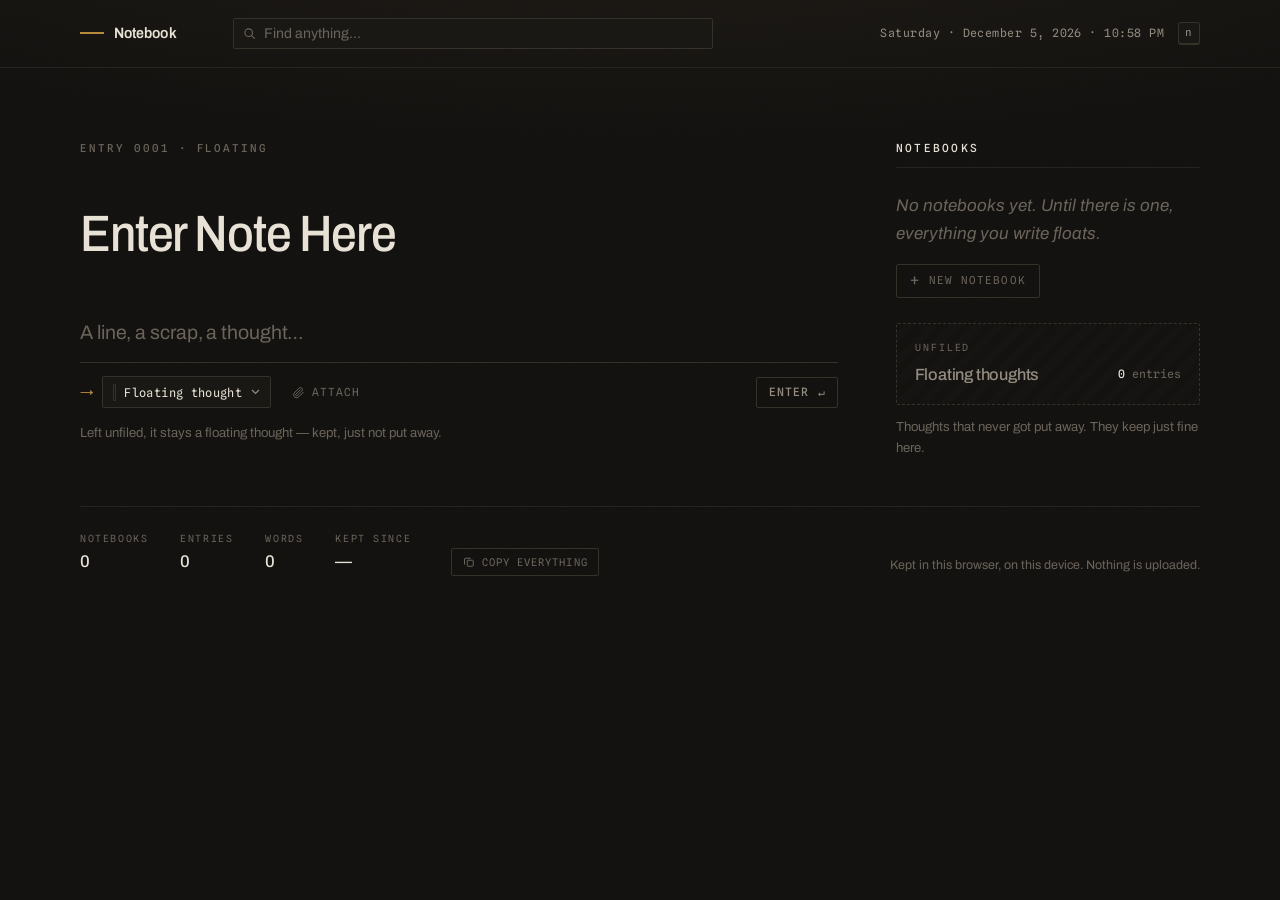
==== index.html @ a7c680d9 "Change the home headline to "Enter Note Here" Also drops the line-break rules that existed only to s" ====
<!DOCTYPE html>
<html lang="en">
<head>
<meta charset="utf-8">
<meta name="viewport" content="width=device-width, initial-scale=1">
<title>Notebook</title>
<meta name="description" content="A personal notebook. Put it down before it's finished.">
<meta name="color-scheme" content="dark">
<meta name="theme-color" content="#131210">
<link rel="manifest" href="manifest.webmanifest">
<link rel="icon" href="icons/icon-192.png" sizes="192x192">
<link rel="apple-touch-icon" href="icons/apple-touch-icon.png">
<meta name="apple-mobile-web-app-capable" content="yes">
<meta name="apple-mobile-web-app-status-bar-style" content="black-translucent">
<meta name="apple-mobile-web-app-title" content="Notebook">
<meta name="mobile-web-app-capable" content="yes">
<link rel="preconnect" href="https://fonts.googleapis.com">
<link rel="preconnect" href="https://fonts.gstatic.com" crossorigin>
<link rel="stylesheet" href="https://fonts.googleapis.com/css2?family=Archivo:wdth,wght@62..125,400..700&family=Spline+Sans+Mono:wght@400;500&display=swap">
<link rel="stylesheet" href="styles.css">
</head>
<body>
<div class="grain" aria-hidden="true"></div>
<div class="lamp" aria-hidden="true"></div>
<div class="drop" aria-hidden="true"><div class="drop__frame"><p class="drop__text">Drop to clip it to this entry</p></div></div>

<header class="rail recede">
 <div class="rail__inner">
  <a class="mark" href="#/">
    <span class="mark__rule" aria-hidden="true"></span>
    <span class="mark__word">Notebook</span>
  </a>
  <div class="rail__find">
    <svg class="rail__glass" width="13" height="13" viewBox="0 0 24 24" fill="none"
         stroke="currentColor" stroke-width="2" stroke-linecap="round" aria-hidden="true">
      <circle cx="10.5" cy="10.5" r="7"></circle><path d="M15.6 15.6L21 21"></path>
    </svg>
    <button class="find__scope" type="button" id="find-scope" hidden></button>
    <label class="visually-hidden" for="find">Search</label>
    <input class="find__input" id="find" type="search" autocomplete="off"
           placeholder="Find anything&hellip;">
    <span class="find__n stamp" id="find-n"></span>
  </div>

  <div class="rail__meta">
    <span class="stamp" id="dateline">&nbsp;</span>
    <kbd class="key" title="Press n to start an entry">n</kbd>
  </div>
 </div>
</header>

<main class="page">

  <section class="results" id="results" hidden aria-label="Search results">
    <p class="eyebrow" id="results-head">&nbsp;</p>
    <ol class="entries" id="results-list"></ol>
    <p class="empty" id="results-empty" hidden>Nothing matches that. It may not have been written down yet.</p>
  </section>

  <!-- ============================ home ============================ -->
  <section class="view" id="view-home">

    <section class="open">
      <p class="eyebrow">Entry <span id="next-entry">0062</span> &middot; <span id="dest-echo">floating</span></p>
      <h1 class="thesis" id="thesis">Enter Note Here</h1>
      <div class="composer-slot" id="slot-home"></div>
    </section>

    <aside class="side home-body recede" id="home-body">
      <section class="books-wrap" aria-labelledby="books-h">
        <div class="section-head">
          <h2 class="section-head__title" id="books-h">Notebooks</h2>
        </div>

        <ol class="books" id="books"></ol>
        <p class="empty" id="books-empty" hidden>No notebooks yet. Until there is one, everything you write floats.</p>

        <button class="book-new" type="button" id="book-new">
          <span class="book-new__plus" aria-hidden="true">+</span>
          <span>New notebook</span>
        </button>
      </section>

      <section class="floaters" aria-labelledby="float-h">
        <button class="floaters__btn" type="button" id="float-btn" aria-pressed="false">
          <span class="floaters__label stamp">Unfiled</span>
          <span class="floaters__head" id="float-h">Floating thoughts</span>
          <span class="floaters__n"><b id="float-n">0</b> entries</span>
        </button>
        <p class="floaters__note">Thoughts that never got put away. They keep just fine here.</p>
      </section>
    </aside>
  </section>

  <!-- ========================== a notebook ========================== -->
  <section class="view" id="view-book" hidden>
    <aside class="side recede">
    <div class="crumb">
      <a class="crumb__back" href="#/"><span aria-hidden="true">&larr;</span> Notebooks</a>
    </div>

    <header class="book-head">
      <span class="dye" id="book-dye" aria-hidden="true"></span>
      <h1 class="book-head__name" id="book-name">&nbsp;</h1>
      <button class="copy" type="button" id="copy-book">
        <svg class="copy__mark" width="12" height="12" viewBox="0 0 24 24" fill="none"
             stroke="currentColor" stroke-width="2" aria-hidden="true">
          <rect x="8.5" y="8.5" width="12" height="12" rx="1.5"></rect>
          <path d="M15.5 4.5h-11a1.5 1.5 0 00-1.5 1.5v11"></path>
        </svg>
        <span class="copy__label">Copy notebook</span>
      </button>
    </header>
    </aside>

    <div class="main">
      <div class="composer-slot" id="slot-book"></div>
      <ol class="entries recede" id="book-entries"></ol>
      <p class="empty recede" id="book-empty" hidden>Nothing here yet. The line above starts it.</p>
    </div>
  </section>

  <!-- =========================== an entry =========================== -->
  <section class="view" id="view-entry" hidden>
    <aside class="side recede">
    <div class="crumb">
      <a class="crumb__back" href="#/" id="entry-back"><span aria-hidden="true">&larr;</span> Back</a>
    </div>

    <header class="entry-head">
      <div class="head-row">
        <h1 class="entry-head__title" id="entry-title">&nbsp;</h1>
        <button class="copy" type="button" id="copy-entry">
          <svg class="copy__mark" width="12" height="12" viewBox="0 0 24 24" fill="none"
               stroke="currentColor" stroke-width="2" aria-hidden="true">
            <rect x="8.5" y="8.5" width="12" height="12" rx="1.5"></rect>
            <path d="M15.5 4.5h-11a1.5 1.5 0 00-1.5 1.5v11"></path>
          </svg>
          <span class="copy__label">Copy entry</span>
        </button>
      </div>
      <p class="entry-head__meta stamp" id="entry-meta">&nbsp;</p>
    </header>
    </aside>

    <div class="main">
      <ol class="passages recede" id="entry-passages"></ol>

      <div class="pickup">
        <p class="pickup__date stamp" id="pickup-date">&nbsp;</p>
        <div class="composer-slot" id="slot-entry"></div>
      </div>
    </div>
  </section>

</main>

<footer class="colophon recede" id="colophon">
  <dl class="counts" id="counts"></dl>
  <button class="copy" type="button" id="copy-all">
    <svg class="copy__mark" width="12" height="12" viewBox="0 0 24 24" fill="none"
         stroke="currentColor" stroke-width="2" aria-hidden="true">
      <rect x="8.5" y="8.5" width="12" height="12" rx="1.5"></rect>
      <path d="M15.5 4.5h-11a1.5 1.5 0 00-1.5 1.5v11"></path>
    </svg>
    <span class="copy__label">Copy everything</span>
  </button>
  <p class="colophon__note">Kept in this browser, on this device. Nothing is uploaded.</p>
</footer>

<div class="report" id="report" hidden>
  <div class="report__frame">
    <p class="report__head stamp" id="report-head">Select all, then copy</p>
    <textarea class="report__text" id="report-text" readonly aria-label="Report text"></textarea>
    <button class="report__close" type="button" id="report-close">Close</button>
  </div>
</div>

<!-- one composer, moved to whichever view is asking -->
<div class="composer" id="composer">
  <form class="slate" id="entry-form" autocomplete="off">
    <label class="visually-hidden" for="entry">Write an entry</label>
    <textarea class="slate__area" id="entry" name="entry" rows="1"
              placeholder="A line, a scrap, a thought&hellip;"></textarea>

    <ul class="clips" id="clips" hidden></ul>
    <span class="slate__rule" aria-hidden="true"></span>

    <div class="slate__foot">
      <div class="dest" id="dest">
        <span class="dest__arrow" aria-hidden="true">&rarr;</span>
        <button class="dest__btn" type="button" id="dest-btn"
                aria-haspopup="listbox" aria-expanded="false">
          <span class="dye dye--none" id="dest-dye" aria-hidden="true"></span>
          <span class="dest__name" id="dest-name">Floating thought</span>
          <svg class="dest__caret" width="9" height="6" viewBox="0 0 9 6" aria-hidden="true">
            <path d="M1 1l3.5 3.5L8 1" fill="none" stroke="currentColor" stroke-width="1.2"/>
          </svg>
        </button>
        <ul class="dest__menu" id="dest-menu" role="listbox"
            aria-label="File this entry in" hidden></ul>
      </div>

      <span class="dest-fixed stamp" id="dest-fixed" hidden></span>

      <button class="slate__attach" type="button" id="attach-btn"
              title="Attach a file — or just paste a link">
        <svg width="13" height="13" viewBox="0 0 24 24" fill="none" stroke="currentColor"
             stroke-width="1.8" stroke-linecap="round" aria-hidden="true">
          <path d="M21 11.5l-8.6 8.6a5.5 5.5 0 01-7.8-7.8l8.6-8.6a3.7 3.7 0 015.2 5.2l-8.6 8.6a1.8 1.8 0 01-2.6-2.6l7.9-7.9"/>
        </svg>
        <span>Attach</span>
      </button>
      <input class="visually-hidden" type="file" id="file-input" multiple>

      <span class="slate__count stamp" id="count">0 w</span>
      <button class="slate__enter" type="submit">Enter<span aria-hidden="true"> &crarr;</span></button>
    </div>
  </form>

  <p class="slate__hint" id="hint" role="status" aria-live="polite"></p>
</div>

<script src="store.js"></script>
<script src="app.js"></script>
<script>
  /* the installed app: cached shell, so it opens without a connection */
  if ("serviceWorker" in navigator && window.top === window.self &&
      window.isSecureContext) {
    window.addEventListener("load", function () {
      navigator.serviceWorker.register("sw.js").catch(function () {});
    });
  }
</script>
</body>
</html>
---- styles.css ----
/* ==========================================================================
   Notebook — home screen

   A machine shop after hours, not a library: warm soot ground, brass for the
   one thing that matters, a technical grotesque set tight. Committed dark.

   Two states. At rest the page is an index of notebooks. Focus the writing
   area and it enters COMPOSE: the room goes down, a lamp comes up, and what
   you type takes the headline's place at display scale.
   ========================================================================== */

:root {
  /* Ground and structure */
  --soot:      #131210;  /* page ground — warm near-black, olive bias */
  --soot-deep: #0d0c0b;  /* compose ground */
  --stone:     #1a1815;  /* raised surface */
  --stone-hi:  #201d19;  /* surface, hover */
  --lead:      #262320;  /* rules, dividers */
  --lead-hi:   #363129;

  /* Ink */
  --bone:      #e8e2d6;  /* primary */
  --ash:       #948c80;  /* secondary */
  --ash-dim:   #6b645b;  /* tertiary */

  /* Accents */
  --brass:     #b98a3c;
  --brass-hi:  #d8a755;
  --brass-dim: #6d5326;

  /* Cloth dyes, for telling one notebook from another */
  --dye-brass:     #8a6526;
  --dye-verdigris: #435a4a;
  --dye-oxblood:   #6a3a30;
  --dye-bone:      #5a5349;
  --dye-slate:     #3a4048;
  --dye-lead:      #45403a;

  /* Type — one grotesque, one mono. Nothing bookish. */
  --display: "Archivo", "Helvetica Neue", Arial, sans-serif;
  --mono: "Spline Sans Mono", ui-monospace, "SF Mono", Menlo, monospace;

  /* Scale */
  --measure: 70ch;          /* the single column, up to tablet width */
  --span: 76rem;            /* the two-column desktop composition */
  --aside: 19rem;
  --gutter: clamp(1.25rem, 5vw, 3rem);
  --dim: 0.13;  /* how far the room goes down in compose */
}

*, *::before, *::after { box-sizing: border-box; }

[hidden] { display: none !important; }

html { -webkit-text-size-adjust: 100%; }

body {
  margin: 0;
  background-color: var(--soot);
  background-image: radial-gradient(120% 55% at 50% -12%, #1f1b16 0%, rgba(31,27,22,0) 62%);
  background-repeat: no-repeat;
  color: var(--bone);
  font-family: var(--display);
  font-size: clamp(1rem, 0.97rem + 0.15vw, 1.0625rem);
  font-weight: 400;
  line-height: 1.6;
  transition: background-color 320ms ease;
}
body[data-mode="compose"] { background-color: var(--soot-deep); }

img, svg { max-width: 100%; }
a { color: inherit; }

/* Paper tooth. One texture, held way back. */
.grain {
  position: fixed;
  inset: 0;
  pointer-events: none;
  opacity: 0.045;
  mix-blend-mode: soft-light;
  background-image: url("data:image/svg+xml,%3Csvg xmlns='http://www.w3.org/2000/svg' width='220' height='220'%3E%3Cfilter id='n'%3E%3CfeTurbulence type='fractalNoise' baseFrequency='0.82' numOctaves='4' stitchTiles='stitch'/%3E%3C/filter%3E%3Crect width='220' height='220' filter='url(%23n)'/%3E%3C/svg%3E");
}

/* The lamp you switch on when you sit down. Only lit while writing. */
.lamp {
  position: fixed;
  inset: 0;
  pointer-events: none;
  opacity: 0;
  background-image: radial-gradient(80% 52% at 50% 24%, rgba(203,152,64,0.16), rgba(203,152,64,0) 62%);
  transition: opacity 420ms ease;
}
body[data-mode="compose"] .lamp { opacity: 1; }

.visually-hidden {
  position: absolute;
  width: 1px; height: 1px;
  margin: -1px; padding: 0;
  overflow: hidden;
  clip-path: inset(50%);
  white-space: nowrap;
}

:focus-visible { outline: 1px solid var(--brass); outline-offset: 3px; }

/* --- shared bits ------------------------------------------------------- */

.stamp {
  font-family: var(--mono);
  font-size: 0.72rem;
  font-weight: 400;
  letter-spacing: 0.04em;
  font-variant-numeric: tabular-nums;
  color: var(--ash);
}

.eyebrow {
  margin: 0;
  font-family: var(--mono);
  font-size: 0.68rem;
  font-weight: 500;
  letter-spacing: 0.18em;
  text-transform: uppercase;
  color: var(--ash-dim);
}

.section-head {
  display: flex;
  align-items: baseline;
  gap: 0.9rem;
  padding-bottom: 0.6rem;
  border-bottom: 1px solid var(--lead);
}
.section-head__title {
  margin: 0;
  font-family: var(--mono);
  font-size: 0.7rem;
  font-weight: 500;
  letter-spacing: 0.2em;
  text-transform: uppercase;
  color: var(--bone);
}
.section-head__note { margin-left: auto; }

.dye {
  flex: 0 0 auto;
  width: 3px;
  height: 17px;
  border-radius: 1px;
  background: var(--dye-lead);
}
.dye--brass     { background: var(--dye-brass); }
.dye--verdigris { background: var(--dye-verdigris); }
.dye--oxblood   { background: var(--dye-oxblood); }
.dye--bone      { background: var(--dye-bone); }
.dye--slate     { background: var(--dye-slate); }
.dye--lead      { background: var(--dye-lead); }
.dye--none      { background: transparent; box-shadow: inset 0 0 0 1px var(--lead-hi); }

/* everything that steps back while you write */
.recede { transition: opacity 320ms ease, filter 320ms ease; }
body[data-mode="compose"] .recede {
  opacity: var(--dim);
  filter: blur(1.2px);
  pointer-events: none;
}

/* --- top rail ---------------------------------------------------------- */

.rail {
  position: relative;
  padding-block: 1.1rem;
  padding-inline: var(--gutter);
  border-bottom: 1px solid var(--lead);
}
.rail__inner {
  display: flex;
  align-items: center;
  gap: 1rem;
  width: 100%;
  max-width: calc(var(--measure) - 2 * var(--gutter));
  margin-inline: auto;
}

.mark { display: inline-flex; align-items: center; gap: 0.6rem; text-decoration: none; }
.mark__rule {
  width: 24px; height: 2px;
  background: var(--brass);
  box-shadow: 0 4px 0 -1px var(--brass-dim);
}
.mark__word {
  font-size: 0.94rem;
  font-weight: 600;
  font-stretch: 92%;
  letter-spacing: 0.01em;
  color: var(--bone);
}
.mark:hover .mark__rule { background: var(--brass-hi); }

.rail__meta { margin-left: auto; display: flex; align-items: center; gap: 0.85rem; min-width: 0; }

.key {
  font-family: var(--mono);
  font-size: 0.68rem;
  line-height: 1;
  color: var(--ash);
  padding: 0.3rem 0.42rem;
  border: 1px solid var(--lead-hi);
  border-bottom-width: 2px;
  border-radius: 3px;
  background: var(--stone);
}

/* --- page column ------------------------------------------------------- */

.page {
  position: relative;
  max-width: var(--measure);
  margin-inline: auto;
  padding-inline: var(--gutter);
  padding-block: clamp(2.5rem, 7vw, 4.5rem) 3rem;
  display: flex;
  flex-direction: column;
  gap: clamp(2.5rem, 5.5vw, 3.5rem);
}

/* --- the opening ------------------------------------------------------- */

.open { position: relative; display: flex; flex-direction: column; gap: 1rem; }

.thesis {
  margin: 0;
  max-height: var(--thesis-h, none);
  overflow: hidden;
  font-size: clamp(2.1rem, 1.35rem + 3.7vw, 3.2rem);
  font-weight: 500;
  font-stretch: 88%;
  line-height: 1.04;
  letter-spacing: -0.022em;
  text-wrap: balance;
  color: var(--bone);
  transition: max-height 300ms ease, opacity 200ms ease;
}
body[data-mode="compose"] .thesis { max-height: 0; opacity: 0; }

/* --- the slate: where you write ---------------------------------------- */

.slate { display: flex; flex-direction: column; }

.slate__area {
  width: 100%;
  border: 0;
  padding: 0.35rem 0;
  background: transparent;
  resize: none;
  overflow: hidden;
  color: var(--bone);
  caret-color: var(--brass);
  font-family: var(--display);
  font-size: 1.22rem;
  font-weight: 400;
  line-height: 1.5;
  letter-spacing: -0.005em;
}
.slate__area::placeholder { color: var(--ash-dim); }
.slate__area:focus { outline: none; }

body[data-mode="compose"] .slate__area {
  font-size: clamp(1.55rem, 1.05rem + 2.1vw, 2.4rem);
  font-stretch: 96%;
  line-height: 1.32;
  letter-spacing: -0.022em;
  min-height: 4.4em;
}

.slate__rule {
  height: 1px;
  margin-top: 0.55rem;
  background: var(--lead-hi);
  transition: background-color 200ms ease;
}
.slate:focus-within .slate__rule { background: var(--brass); }

.slate__foot {
  display: flex;
  align-items: center;
  gap: 0.8rem;
  margin-top: 0.85rem;
}

.slate__count { flex: 0 0 auto; margin-left: auto; color: var(--ash-dim); }

.slate__enter {
  flex: 0 0 auto;
  font-family: var(--mono);
  font-size: 0.72rem;
  font-weight: 500;
  letter-spacing: 0.1em;
  text-transform: uppercase;
  color: var(--ash);
  background: transparent;
  border: 1px solid var(--lead-hi);
  border-radius: 2px;
  padding: 0.46rem 0.72rem;
  cursor: pointer;
  transition: color 140ms ease, border-color 140ms ease, background-color 140ms ease;
}
.slate__enter:hover { color: var(--soot); background: var(--brass); border-color: var(--brass); }

.slate__hint {
  margin: 0.9rem 0 0;
  min-height: 1.4rem;
  font-size: 0.82rem;
  color: var(--ash-dim);
}
.slate__hint--done { color: var(--brass); }

/* --- where it's going: the destination picker --------------------------- */

.dest { position: relative; display: flex; align-items: center; gap: 0.5rem; min-width: 0; }
.dest__arrow { color: var(--brass); font-size: 0.85rem; line-height: 1; }

.dest__btn {
  display: flex;
  align-items: center;
  gap: 0.55rem;
  max-width: 100%;
  font-family: var(--mono);
  font-size: 0.75rem;
  letter-spacing: 0.03em;
  color: var(--bone);
  background: var(--stone);
  border: 1px solid var(--lead-hi);
  border-radius: 2px;
  padding: 0.4rem 0.6rem;
  cursor: pointer;
  transition: border-color 140ms ease, background-color 140ms ease;
}
.dest__btn:hover { border-color: var(--brass-dim); background: var(--stone-hi); }
.dest__btn[aria-expanded="true"] { border-color: var(--brass); background: var(--stone-hi); }
.dest__name { overflow: hidden; text-overflow: ellipsis; white-space: nowrap; }
.dest__caret { flex: 0 0 auto; color: var(--ash); }

/* our own list, so the colors are ours */
.dest__menu {
  position: absolute;
  top: calc(100% + 0.4rem);
  left: 1.3rem;
  z-index: 50;
  min-width: 13rem;
  max-height: 20rem;
  overflow-y: auto;
  margin: 0;
  padding: 0.3rem;
  list-style: none;
  background: #191612;
  border: 1px solid var(--lead-hi);
  border-radius: 3px;
  box-shadow: 0 14px 34px rgba(0,0,0,0.55);
}
.dest__opt {
  display: flex;
  align-items: center;
  gap: 0.6rem;
  padding: 0.46rem 0.55rem;
  border-radius: 2px;
  font-family: var(--mono);
  font-size: 0.75rem;
  color: var(--bone);
  cursor: pointer;
}
.dest__opt:hover, .dest__opt:focus { background: var(--stone-hi); outline: none; }
.dest__opt[aria-selected="true"] { color: var(--brass-hi); }
.dest__opt[aria-selected="true"]::after {
  content: "•";
  margin-left: auto;
  color: var(--brass);
}
.dest__opt--none { color: var(--ash); font-style: italic; }
.dest__sep { height: 1px; margin: 0.3rem 0.2rem; background: var(--lead); }

/* --- clipped resources -------------------------------------------------- */

.clips {
  list-style: none;
  display: flex;
  flex-wrap: wrap;
  gap: 0.45rem;
  margin: 0.95rem 0 0;
  padding: 0;
}
.clips[hidden] { display: none; }

.clip {
  display: flex;
  align-items: center;
  gap: 0.6rem;
  max-width: min(100%, 24rem);
  padding: 0.42rem 0.42rem 0.42rem 0.55rem;
  background: var(--stone);
  border: 1px solid var(--lead-hi);
  border-left: 2px solid var(--brass-dim);
  border-radius: 2px;
  animation: clip-in 220ms ease both;
}
@keyframes clip-in {
  from { opacity: 0; transform: translateY(-3px); }
  to   { opacity: 1; transform: none; }
}

.clip__mark {
  flex: 0 0 auto;
  font-family: var(--mono);
  font-size: 0.58rem;
  font-weight: 500;
  letter-spacing: 0.12em;
  color: var(--brass);
  border: 1px solid var(--brass-dim);
  border-radius: 2px;
  padding: 0.2rem 0.32rem;
}

.clip__thumb {
  flex: 0 0 auto;
  width: 38px;
  height: 28px;
  object-fit: cover;
  border-radius: 2px;
  border: 1px solid var(--lead-hi);
  background: var(--soot);
}

.clip__body { min-width: 0; display: flex; flex-direction: column; }
.clip__name {
  font-size: 0.9rem;
  font-weight: 500;
  letter-spacing: -0.008em;
  color: var(--bone);
  white-space: nowrap;
  overflow: hidden;
  text-overflow: ellipsis;
}
.clip__meta {
  font-family: var(--mono);
  font-size: 0.66rem;
  color: var(--ash-dim);
  white-space: nowrap;
  overflow: hidden;
  text-overflow: ellipsis;
}

.clip__x {
  flex: 0 0 auto;
  margin-left: auto;
  width: 1.6rem;
  height: 1.6rem;
  display: grid;
  place-items: center;
  font-family: var(--mono);
  font-size: 0.9rem;
  line-height: 1;
  color: var(--ash-dim);
  background: transparent;
  border: 0;
  border-radius: 2px;
  cursor: pointer;
  transition: color 140ms ease, background-color 140ms ease;
}
.clip__x:hover { color: var(--bone); background: var(--stone-hi); }

/* attach: the fallback for when you'd rather browse than paste */
.slate__attach {
  display: flex;
  align-items: center;
  gap: 0.42rem;
  font-family: var(--mono);
  font-size: 0.7rem;
  letter-spacing: 0.08em;
  text-transform: uppercase;
  color: var(--ash-dim);
  background: transparent;
  border: 1px solid transparent;
  border-radius: 2px;
  padding: 0.4rem 0.5rem;
  cursor: pointer;
  transition: color 140ms ease, border-color 140ms ease;
}
.slate__attach:hover { color: var(--brass); border-color: var(--lead-hi); }

/* --- dropping a file ---------------------------------------------------- */

.drop {
  position: fixed;
  inset: 0;
  z-index: 60;
  padding: clamp(0.75rem, 2vw, 1.5rem);
  pointer-events: none;
  opacity: 0;
  transition: opacity 180ms ease;
}
body[data-drop="on"] .drop { opacity: 1; }
body[data-drop="on"] .lamp { opacity: 1; }

.drop__frame {
  height: 100%;
  display: grid;
  place-items: center;
  border: 1px dashed var(--brass);
  border-radius: 3px;
  background: rgba(13,12,11,0.84);
}
.drop__text {
  margin: 0;
  padding: 0.72rem 1.15rem;
  font-family: var(--mono);
  font-size: 0.74rem;
  letter-spacing: 0.18em;
  text-transform: uppercase;
  color: var(--brass);
  background: var(--soot-deep);
  border: 1px solid var(--brass-dim);
  border-radius: 2px;
}

/* --- views -------------------------------------------------------------- */

.view, .home-body {
  display: flex;
  flex-direction: column;
  gap: clamp(2.5rem, 5.5vw, 3.5rem);
}
.home-body { gap: clamp(2.5rem, 5.5vw, 3.5rem); }

.empty { margin: 1.5rem 0 0; color: var(--ash-dim); font-style: italic; }

.side { display: flex; flex-direction: column; gap: 1.4rem; }
.home-body { gap: clamp(2.5rem, 5.5vw, 3.5rem); }
.crumb__back {
  display: inline-flex;
  align-items: center;
  gap: 0.45rem;
  font-family: var(--mono);
  font-size: 0.7rem;
  letter-spacing: 0.12em;
  text-transform: uppercase;
  color: var(--ash-dim);
  text-decoration: none;
  transition: color 140ms ease;
}
.crumb__back:hover { color: var(--brass); }

/* --- a notebook's head -------------------------------------------------- */

.book-head, .entry-head { display: flex; flex-direction: column; gap: 0.5rem; }

.book-head {
  flex-direction: row;
  align-items: center;
  gap: 0.85rem;
}
.book-head .dye { height: 1.7rem; width: 4px; }
.book-head__name {
  margin: 0;
  font-size: clamp(1.8rem, 1.2rem + 2.3vw, 2.5rem);
  font-weight: 500;
  font-stretch: 88%;
  line-height: 1.05;
  letter-spacing: -0.024em;
  color: var(--bone);
}
.entry-head__meta { margin: 0; color: var(--ash-dim); }

.entry-head__title {
  margin: 0;
  font-size: clamp(1.6rem, 1.1rem + 2vw, 2.2rem);
  font-weight: 500;
  font-stretch: 90%;
  line-height: 1.12;
  letter-spacing: -0.02em;
  text-wrap: balance;
  color: var(--bone);
}

/* --- find, in the rail -------------------------------------------------- */

.rail__find {
  flex: 1 1 auto;
  min-width: 0;
  max-width: 30rem;
  margin-left: clamp(1rem, 4vw, 2.5rem);
  display: flex;
  align-items: center;
  gap: 0.5rem;
  padding: 0.34rem 0.6rem;
  background: var(--stone);
  border: 1px solid var(--lead-hi);
  border-radius: 2px;
  transition: border-color 160ms ease, background-color 160ms ease;
}
.rail__find:focus-within { border-color: var(--brass); background: var(--stone-hi); }
.rail__glass { flex: 0 0 auto; color: var(--ash-dim); }
.rail__find:focus-within .rail__glass { color: var(--brass); }

.find__input {
  flex: 1 1 auto;
  min-width: 0;
  border: 0;
  background: transparent;
  color: var(--bone);
  caret-color: var(--brass);
  font-family: var(--display);
  font-size: 0.88rem;
  font-weight: 400;
  padding: 0.12rem 0;
}
.find__input:focus { outline: none; }
.find__input::placeholder { color: var(--ash-dim); }
.find__input::-webkit-search-cancel-button,
.find__input::-webkit-search-decoration { -webkit-appearance: none; }
.find__n { flex: 0 0 auto; color: var(--brass); }

/* the notebook you were in when you started typing — click it off to widen */
.find__scope {
  flex: 0 0 auto;
  display: inline-flex;
  align-items: center;
  gap: 0.35rem;
  max-width: 9rem;
  padding: 0.14rem 0.38rem;
  font-family: var(--mono);
  font-size: 0.64rem;
  letter-spacing: 0.04em;
  color: var(--brass);
  background: transparent;
  border: 1px solid var(--brass-dim);
  border-radius: 2px;
  white-space: nowrap;
  cursor: pointer;
  transition: border-color 140ms ease;
}
.find__scope::after { content: "\00d7"; color: var(--ash); }
.find__scope:hover { border-color: var(--brass); }
.find__scope:hover::after { color: var(--bone); }

/* --- results ------------------------------------------------------------ */

.results { display: flex; flex-direction: column; gap: 1.2rem; }
.results .eyebrow { color: var(--ash); }

mark {
  background: transparent;
  color: var(--brass-hi);
  border-bottom: 1px solid var(--brass-dim);
}

/* --- entry rows --------------------------------------------------------- */

.entries { list-style: none; margin: 0; padding: 0; }

.row { border-bottom: 1px solid var(--lead); }
.row:first-child { border-top: 1px solid var(--lead); }

.row__btn {
  display: block;
  width: 100%;
  margin-left: -0.65rem;
  padding: 0.9rem 0.5rem 1rem 0.65rem;
  background: transparent;
  border: 0;
  border-left: 2px solid transparent;
  color: inherit;
  font: inherit;
  text-align: left;
  cursor: pointer;
  transition: background-color 140ms ease, border-color 140ms ease;
}
.row__btn:hover { background: var(--stone); border-left-color: var(--brass-dim); }

.row__head { display: flex; align-items: center; gap: 0.7rem; margin-bottom: 0.35rem; }
.row__stamp { color: var(--ash-dim); }
.row__where { display: inline-flex; align-items: center; gap: 0.4rem; color: var(--ash); }
.row__where .dye { height: 11px; }
.row__no { margin-left: auto; color: var(--ash-dim); }

.row__title {
  margin: 0 0 0.2rem;
  font-size: 1.05rem;
  font-weight: 500;
  letter-spacing: -0.015em;
  line-height: 1.25;
  color: var(--bone);
  display: -webkit-box;
  -webkit-box-orient: vertical;
  -webkit-line-clamp: 2;
  line-clamp: 2;
  overflow: hidden;
}
.row__snip { margin: 0; font-size: 0.92rem; line-height: 1.55; color: var(--ash); }
.row__meta { margin: 0.4rem 0 0; color: var(--ash-dim); }

/* --- an entry's sittings ------------------------------------------------ */

.passages { list-style: none; margin: 0; padding: 0; }

.passage {
  display: grid;
  grid-template-columns: 7rem 1fr;
  gap: 0 1.6rem;
  padding: 1.4rem 0;
  border-top: 1px solid var(--lead);
}
.passage:first-child { border-top: 0; padding-top: 0; }

.passage__stamp { margin: 0; padding-top: 0.3rem; color: var(--ash-dim); }
.passage__time { display: block; margin-top: 0.2rem; color: var(--ash); }
.passage__body { min-width: 0; display: flex; flex-direction: column; gap: 0.75rem; }
.passage__text {
  margin: 0;
  font-size: 1.04rem;
  line-height: 1.62;
  color: var(--bone);
}

.clips--still { margin-top: 0; }
.clip--still { background: transparent; border-left-color: var(--lead-hi); }

/* --- picking it back up ------------------------------------------------- */

.pickup {
  display: flex;
  flex-direction: column;
  gap: 0.9rem;
  padding-top: 1.3rem;
  border-top: 1px solid var(--lead-hi);
}
.pickup__date {
  margin: 0;
  letter-spacing: 0.16em;
  text-transform: uppercase;
  color: var(--brass);
}

.dest-fixed { flex: 0 0 auto; color: var(--ash); }
.hint__open {
  color: var(--brass-hi);
  text-decoration: underline;
  text-underline-offset: 3px;
}

/* --- the notebook index ------------------------------------------------ */

.books-wrap { position: relative; display: flex; flex-direction: column; }

.books { list-style: none; margin: 0; padding: 0; }

.book { border-bottom: 1px solid var(--lead); }

.book__btn {
  display: flex;
  align-items: center;
  gap: 0.8rem;
  width: 100%;
  padding: 0.78rem 0.5rem 0.78rem 0.65rem;
  margin-left: -0.65rem;
  background: transparent;
  border: 0;
  border-left: 2px solid transparent;
  color: inherit;
  font: inherit;
  text-align: left;
  cursor: pointer;
  transition: background-color 140ms ease, border-color 140ms ease;
}
.book__btn:hover { background: var(--stone); }

.book__name {
  display: flex;
  align-items: center;
  gap: 0.7rem;
  min-width: 0;
  font-size: 1.02rem;
  font-weight: 500;
  letter-spacing: -0.012em;
  color: var(--bone);
  white-space: nowrap;
  overflow: hidden;
  text-overflow: ellipsis;
}

/* the dotted run from name to count, like an index */
.book__leader {
  flex: 1 1 auto;
  min-width: 1.5rem;
  height: 0;
  border-bottom: 1px dotted var(--lead-hi);
}

.book__n { flex: 0 0 auto; color: var(--ash); }

.book__btn[aria-pressed="true"] {
  border-left-color: var(--brass);
  background: linear-gradient(90deg, rgba(185,138,60,0.07), rgba(185,138,60,0) 62%);
}
.book__btn[aria-pressed="true"] .book__n { color: var(--brass-hi); }
.book__btn[aria-pressed="true"] .book__leader { border-bottom-color: var(--brass-dim); }

/* --- new notebook ------------------------------------------------------ */

.book-new {
  align-self: flex-start;
  display: flex;
  align-items: center;
  gap: 0.55rem;
  margin-top: 1.1rem;
  padding: 0.5rem 0.8rem;
  font-family: var(--mono);
  font-size: 0.68rem;
  letter-spacing: 0.1em;
  text-transform: uppercase;
  color: var(--ash-dim);
  background: transparent;
  border: 1px solid var(--lead-hi);
  border-radius: 2px;
  cursor: pointer;
  transition: color 140ms ease, border-color 140ms ease;
}
.book-new:hover { color: var(--brass); border-color: var(--brass-dim); }
.book-new__plus { font-size: 0.95rem; line-height: 1; }

.book-new--open { border-color: var(--brass-dim); padding: 0.32rem 0.36rem 0.32rem 0.7rem; }
.book-new__input {
  border: 0;
  background: transparent;
  color: var(--bone);
  caret-color: var(--brass);
  font-family: var(--display);
  font-size: 0.92rem;
  font-weight: 500;
  letter-spacing: normal;
  text-transform: none;
  width: 11rem;
  max-width: 44vw;
  padding: 0.2rem 0;
}
.book-new__input:focus { outline: none; }
.book-new__input::placeholder { color: var(--ash-dim); font-weight: 400; }
.book-new__add {
  color: var(--soot);
  background: var(--brass);
  border: 0;
  border-radius: 2px;
  padding: 0.36rem 0.6rem;
  text-transform: uppercase;
  letter-spacing: 0.1em;
  cursor: pointer;
}
.book-new__add:hover { background: var(--brass-hi); }

/* --- floating thoughts: deliberately not a notebook --------------------- */

.floaters { position: relative; display: flex; flex-direction: column; gap: 0.7rem; }

.floaters__btn {
  display: grid;
  grid-template-columns: 1fr auto;
  align-items: center;
  gap: 0.35rem 1rem;
  width: 100%;
  padding: 1rem 1.1rem;
  text-align: left;
  color: inherit;
  font: inherit;
  background:
    repeating-linear-gradient(
      -45deg,
      rgba(255,255,255,0.012) 0 8px,
      rgba(255,255,255,0) 8px 16px
    );
  border: 1px dashed var(--lead-hi);
  border-radius: 2px;
  cursor: pointer;
  transition: border-color 160ms ease, background-color 160ms ease;
}
.floaters__btn:hover { border-color: var(--ash-dim); }

.floaters__label {
  grid-column: 1 / -1;
  font-size: 0.62rem;
  letter-spacing: 0.2em;
  text-transform: uppercase;
  color: var(--ash-dim);
}
.floaters__head {
  font-size: 1.02rem;
  font-weight: 500;
  letter-spacing: -0.012em;
  color: var(--ash);
}
.floaters__n {
  font-family: var(--mono);
  font-size: 0.72rem;
  color: var(--ash-dim);
  font-variant-numeric: tabular-nums;
}
.floaters__n b { color: var(--bone); font-weight: 500; }

.floaters__btn[aria-pressed="true"] {
  border-color: var(--brass);
  border-style: dashed;
}
.floaters__btn[aria-pressed="true"] .floaters__label { color: var(--brass); }
.floaters__btn[aria-pressed="true"] .floaters__head { color: var(--bone); }

.floaters__note { margin: 0; font-size: 0.82rem; color: var(--ash-dim); }

/* --- colophon ---------------------------------------------------------- */

.colophon {
  position: relative;
  max-width: var(--measure);
  margin-inline: auto;
  padding-inline: var(--gutter);
  padding-block: 0 3rem;
  display: flex;
  flex-wrap: wrap;
  align-items: flex-end;
  gap: 1rem 2.5rem;
}
.colophon::before {
  content: "";
  flex: 0 0 100%;
  height: 1px;
  background: var(--lead);
  margin-bottom: 0.5rem;
}

.counts { margin: 0; display: flex; flex-wrap: wrap; align-items: flex-end; gap: 1.1rem 2rem; }
.counts > div { display: flex; flex-direction: column; gap: 0.1rem; }
.counts dt {
  display: flex;
  align-items: center;
  gap: 0.45rem;
  font-family: var(--mono);
  font-size: 0.62rem;
  letter-spacing: 0.16em;
  text-transform: uppercase;
  color: var(--ash-dim);
}
.counts dd {
  margin: 0;
  font-size: 1.06rem;
  font-weight: 500;
  letter-spacing: -0.01em;
  color: var(--bone);
  font-variant-numeric: tabular-nums;
}
.counts .counts__scope dd { color: var(--brass-hi); }

.counts__all {
  align-self: flex-end;
  font-family: var(--mono);
  font-size: 0.64rem;
  letter-spacing: 0.14em;
  text-transform: uppercase;
  color: var(--ash-dim);
  background: transparent;
  border: 1px solid var(--lead-hi);
  border-radius: 2px;
  padding: 0.3rem 0.5rem;
  cursor: pointer;
}
.counts__all:hover { color: var(--brass); border-color: var(--brass-dim); }

.colophon__note { margin: 0 0 0 auto; font-size: 0.78rem; color: var(--ash-dim); }

/* --- copying out -------------------------------------------------------- */

.copy {
  flex: 0 0 auto;
  display: inline-flex;
  align-items: center;
  gap: 0.45rem;
  padding: 0.42rem 0.65rem;
  font-family: var(--mono);
  font-size: 0.66rem;
  letter-spacing: 0.1em;
  text-transform: uppercase;
  color: var(--ash-dim);
  background: transparent;
  border: 1px solid var(--lead-hi);
  border-radius: 2px;
  cursor: pointer;
  transition: color 140ms ease, border-color 140ms ease;
}
.copy:hover { color: var(--brass); border-color: var(--brass-dim); }
.copy--done { color: var(--brass); border-color: var(--brass); }
.copy__mark { flex: 0 0 auto; }

.book-head .copy { margin-left: auto; }
.colophon .copy { align-self: flex-end; }

.head-row { display: flex; align-items: center; gap: 1rem; }
.head-row .entry-head__title { flex: 1 1 auto; min-width: 0; }

/* the text itself, for when the clipboard is out of reach */
.report {
  position: fixed;
  inset: 0;
  z-index: 80;
  display: grid;
  place-items: center;
  padding: clamp(1rem, 4vw, 2.5rem);
  background: rgba(10, 9, 8, 0.84);
}
.report__frame {
  display: flex;
  flex-direction: column;
  gap: 0.85rem;
  width: min(46rem, 100%);
  max-height: min(40rem, 84vh);
  padding: 1.2rem;
  background: var(--soot-deep);
  border: 1px solid var(--lead-hi);
  border-radius: 3px;
  box-shadow: 0 24px 60px rgba(0, 0, 0, 0.6);
}
.report__head {
  margin: 0;
  letter-spacing: 0.12em;
  text-transform: uppercase;
  color: var(--brass);
}
.report__text {
  flex: 1 1 auto;
  min-height: 15rem;
  resize: none;
  padding: 0.9rem;
  background: var(--soot);
  color: var(--bone);
  border: 1px solid var(--lead);
  border-radius: 2px;
  font-family: var(--mono);
  font-size: 0.74rem;
  line-height: 1.6;
}
.report__text:focus { outline: none; border-color: var(--brass-dim); }
.report__close {
  align-self: flex-end;
  font-family: var(--mono);
  font-size: 0.66rem;
  letter-spacing: 0.1em;
  text-transform: uppercase;
  color: var(--ash);
  background: transparent;
  border: 1px solid var(--lead-hi);
  border-radius: 2px;
  padding: 0.42rem 0.7rem;
  cursor: pointer;
}
.report__close:hover { color: var(--brass); border-color: var(--brass-dim); }


/* --- desktop: two columns ------------------------------------------------

   The work runs down the main column; where you are and what you can do sit
   in an aside that stays put while the main column scrolls. Same shape in all
   three views, so the page never rearranges itself under you. */

@media (min-width: 68em) {
  .rail__inner { max-width: calc(var(--span) - 2 * var(--gutter)); }
  .page, .colophon { max-width: var(--span); }

  .view {
    display: grid;
    grid-template-columns: minmax(0, 1fr) var(--aside);
    column-gap: clamp(2.5rem, 4.5vw, 5rem);
    align-items: start;
  }

  .view > .side {
    grid-column: 2;
    grid-row: 1;
    position: sticky;
    top: 1.75rem;
    display: flex;
    flex-direction: column;
    gap: 1.6rem;
  }

  .view > .open,
  .view > .main {
    grid-column: 1;
    grid-row: 1;
    display: flex;
    flex-direction: column;
    gap: clamp(2.5rem, 4vw, 3.5rem);
  }

  /* the aside is a column now, so its head stacks rather than spreading */
  .book-head { flex-direction: column; align-items: flex-start; gap: 0.85rem; }
  .book-head .dye { width: 100%; height: 3px; }
  .book-head .copy { margin-left: 0; }
  .entry-head { align-items: flex-start; gap: 0.75rem; }
  .head-row { display: contents; }
  .entry-head__title { order: 1; }
  .entry-head__meta { order: 2; }
  .entry-head .copy { order: 3; margin-top: 0.2rem; }

  /* long-form reading keeps its own measure inside a wider column */
  .passage__text, .floaters__note, .slate__hint { max-width: 62ch; }

  /* results stay scannable rather than stretching the full span */
  .results { max-width: 54rem; }
}

/* --- narrow ------------------------------------------------------------ */

@media (max-width: 62em) {
  .rail__meta { display: none; }
}

@media (max-width: 34em) {
  .key { display: none; }
  .rail { flex-wrap: wrap; row-gap: 0.75rem; }
  .rail__find { flex-basis: 100%; max-width: none; margin-left: 0; }
  .passage { grid-template-columns: 1fr; gap: 0.5rem; }
  .passage__stamp { padding-top: 0; }
  .row__no { margin-left: 0; }
  .row__head { flex-wrap: wrap; gap: 0.4rem 0.6rem; }
  .passage__time { display: inline; margin: 0 0 0 0.5rem; }
  .head-row { flex-wrap: wrap; gap: 0.7rem; }
  #dateline { white-space: nowrap; overflow: hidden; text-overflow: ellipsis; }
  .dest__menu { left: 0; min-width: min(15rem, 78vw); }
  .colophon__note { margin-left: 0; }
}

@media (max-width: 30em) {
  .slate__foot { flex-wrap: wrap; gap: 0.6rem; }
  .dest { order: 1; }
  .slate__attach { order: 2; margin-left: auto; }
  .slate__count { order: 3; margin-left: 0; }
  .slate__enter { order: 4; margin-left: auto; }
  .clip__thumb { width: 32px; height: 24px; }
}

@media (prefers-reduced-motion: reduce) {
  *, *::before, *::after {
    transition-duration: 0.01ms !important;
    animation-duration: 0.01ms !important;
  }
}
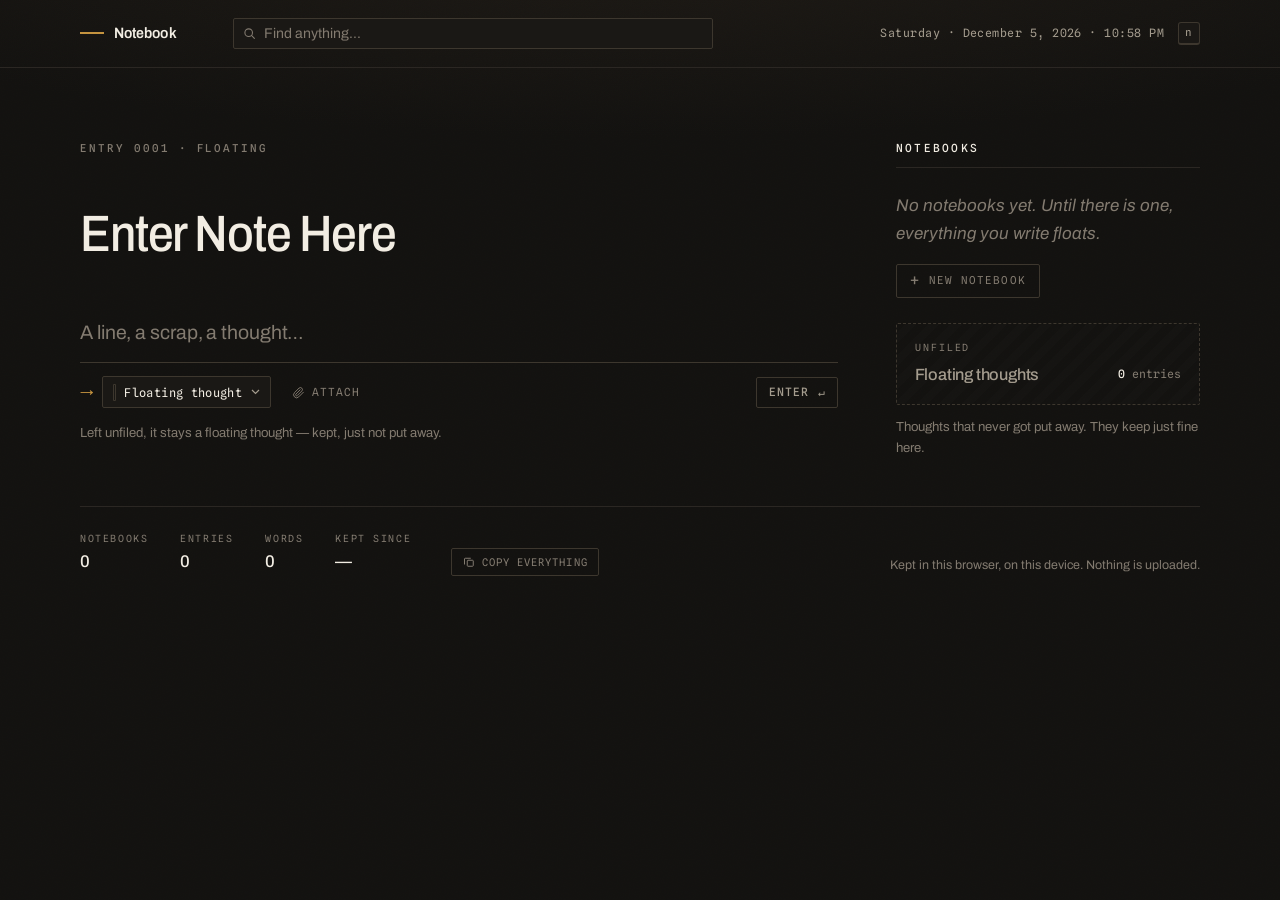
==== commit 1fa92d1f: "Lift text contrast; archive notebooks and delete entries Contrast: the three ink levels measured 14." ====
--- a/index.html
+++ b/index.html
@@ -75,6 +75,10 @@
         <ol class="books" id="books"></ol>
         <p class="empty" id="books-empty" hidden>No notebooks yet. Until there is one, everything you write floats.</p>
 
+        <button class="archived__toggle stamp" type="button" id="archived-toggle"
+                aria-expanded="false" hidden></button>
+        <ol class="books books--archived" id="archived-books" hidden></ol>
+
         <button class="book-new" type="button" id="book-new">
           <span class="book-new__plus" aria-hidden="true">+</span>
           <span>New notebook</span>
@@ -101,15 +105,25 @@
 
     <header class="book-head">
       <span class="dye" id="book-dye" aria-hidden="true"></span>
+      <p class="book-head__state stamp" id="book-state" hidden>Archived</p>
       <h1 class="book-head__name" id="book-name">&nbsp;</h1>
-      <button class="copy" type="button" id="copy-book">
-        <svg class="copy__mark" width="12" height="12" viewBox="0 0 24 24" fill="none"
-             stroke="currentColor" stroke-width="2" aria-hidden="true">
-          <rect x="8.5" y="8.5" width="12" height="12" rx="1.5"></rect>
-          <path d="M15.5 4.5h-11a1.5 1.5 0 00-1.5 1.5v11"></path>
-        </svg>
-        <span class="copy__label">Copy notebook</span>
-      </button>
+      <div class="head-acts">
+        <button class="copy" type="button" id="copy-book">
+          <svg class="copy__mark" width="12" height="12" viewBox="0 0 24 24" fill="none"
+               stroke="currentColor" stroke-width="2" aria-hidden="true">
+            <rect x="8.5" y="8.5" width="12" height="12" rx="1.5"></rect>
+            <path d="M15.5 4.5h-11a1.5 1.5 0 00-1.5 1.5v11"></path>
+          </svg>
+          <span class="copy__label">Copy notebook</span>
+        </button>
+        <button class="copy" type="button" id="archive-book">
+          <svg class="copy__mark" width="12" height="12" viewBox="0 0 24 24" fill="none"
+               stroke="currentColor" stroke-width="2" stroke-linecap="round" aria-hidden="true">
+            <path d="M3 7h18M5 7v12a1 1 0 001 1h12a1 1 0 001-1V7M9.5 12h5"></path>
+          </svg>
+          <span class="copy__label">Archive</span>
+        </button>
+      </div>
     </header>
     </aside>
 
@@ -130,14 +144,23 @@
     <header class="entry-head">
       <div class="head-row">
         <h1 class="entry-head__title" id="entry-title">&nbsp;</h1>
-        <button class="copy" type="button" id="copy-entry">
-          <svg class="copy__mark" width="12" height="12" viewBox="0 0 24 24" fill="none"
-               stroke="currentColor" stroke-width="2" aria-hidden="true">
-            <rect x="8.5" y="8.5" width="12" height="12" rx="1.5"></rect>
-            <path d="M15.5 4.5h-11a1.5 1.5 0 00-1.5 1.5v11"></path>
-          </svg>
-          <span class="copy__label">Copy entry</span>
-        </button>
+        <div class="head-acts">
+          <button class="copy" type="button" id="copy-entry">
+            <svg class="copy__mark" width="12" height="12" viewBox="0 0 24 24" fill="none"
+                 stroke="currentColor" stroke-width="2" aria-hidden="true">
+              <rect x="8.5" y="8.5" width="12" height="12" rx="1.5"></rect>
+              <path d="M15.5 4.5h-11a1.5 1.5 0 00-1.5 1.5v11"></path>
+            </svg>
+            <span class="copy__label">Copy entry</span>
+          </button>
+          <button class="copy copy--danger" type="button" id="delete-entry">
+            <svg class="copy__mark" width="12" height="12" viewBox="0 0 24 24" fill="none"
+                 stroke="currentColor" stroke-width="2" stroke-linecap="round" aria-hidden="true">
+              <path d="M4 7h16M9 7V4h6v3M7 7l1 13h8l1-13M10 11v6M14 11v6"></path>
+            </svg>
+            <span class="copy__label">Delete entry</span>
+          </button>
+        </div>
       </div>
       <p class="entry-head__meta stamp" id="entry-meta">&nbsp;</p>
     </header>
--- a/styles.css
+++ b/styles.css
@@ -15,18 +15,21 @@
   --soot-deep: #0d0c0b;  /* compose ground */
   --stone:     #1a1815;  /* raised surface */
   --stone-hi:  #201d19;  /* surface, hover */
-  --lead:      #262320;  /* rules, dividers */
-  --lead-hi:   #363129;
-
-  /* Ink */
-  --bone:      #e8e2d6;  /* primary */
-  --ash:       #948c80;  /* secondary */
-  --ash-dim:   #6b645b;  /* tertiary */
+  --lead:      #2b2723;  /* rules, dividers */
+  --lead-hi:   #3d372e;
+
+  /* Ink — ratios against --soot: 16.1, 6.9, 4.5 */
+  --bone:      #f2ede3;  /* primary */
+  --ash:       #a49c8e;  /* secondary */
+  --ash-dim:   #837b70;  /* tertiary — was below AA for small text */
 
   /* Accents */
-  --brass:     #b98a3c;
-  --brass-hi:  #d8a755;
-  --brass-dim: #6d5326;
+  --brass:     #c4933f;
+  --brass-hi:  #e0b163;
+  --brass-dim: #7d5f2c;
+
+  /* Undoing something, or about to */
+  --warn:      #c87050;
 
   /* Cloth dyes, for telling one notebook from another */
   --dye-brass:     #8a6526;
@@ -996,7 +999,43 @@
 .copy--done { color: var(--brass); border-color: var(--brass); }
 .copy__mark { flex: 0 0 auto; }
 
-.book-head .copy { margin-left: auto; }
+.head-acts { display: flex; align-items: center; gap: 0.45rem; }
+.book-head .head-acts { margin-left: auto; }
+
+.copy--danger:hover { color: var(--warn); border-color: var(--warn); }
+.copy--armed,
+.copy--armed:hover {
+  color: var(--soot);
+  background: var(--warn);
+  border-color: var(--warn);
+}
+
+.book-head__state {
+  letter-spacing: 0.2em;
+  text-transform: uppercase;
+  color: var(--ash-dim);
+  margin: 0;
+}
+
+/* archived notebooks, folded away under a line */
+.archived__toggle {
+  align-self: flex-start;
+  margin-top: 0.9rem;
+  padding: 0.3rem 0;
+  letter-spacing: 0.14em;
+  text-transform: uppercase;
+  color: var(--ash-dim);
+  background: transparent;
+  border: 0;
+  cursor: pointer;
+  transition: color 140ms ease;
+}
+.archived__toggle:hover { color: var(--brass); }
+.archived__toggle::before { content: "+ "; }
+.archived__toggle[aria-expanded="true"]::before { content: "– "; }
+
+.books--archived .book__name { color: var(--ash); }
+.books--archived .dye { opacity: 0.5; }
 .colophon .copy { align-self: flex-end; }
 
 .head-row { display: flex; align-items: center; gap: 1rem; }
@@ -1099,12 +1138,18 @@
   /* the aside is a column now, so its head stacks rather than spreading */
   .book-head { flex-direction: column; align-items: flex-start; gap: 0.85rem; }
   .book-head .dye { width: 100%; height: 3px; }
-  .book-head .copy { margin-left: 0; }
+  .book-head .head-acts,
+  .head-acts {
+    margin-left: 0;
+    flex-direction: column;
+    align-items: flex-start;
+    gap: 0.5rem;
+  }
   .entry-head { align-items: flex-start; gap: 0.75rem; }
   .head-row { display: contents; }
   .entry-head__title { order: 1; }
   .entry-head__meta { order: 2; }
-  .entry-head .copy { order: 3; margin-top: 0.2rem; }
+  .entry-head .head-acts { order: 3; margin-top: 0.2rem; }
 
   /* long-form reading keeps its own measure inside a wider column */
   .passage__text, .floaters__note, .slate__hint { max-width: 62ch; }
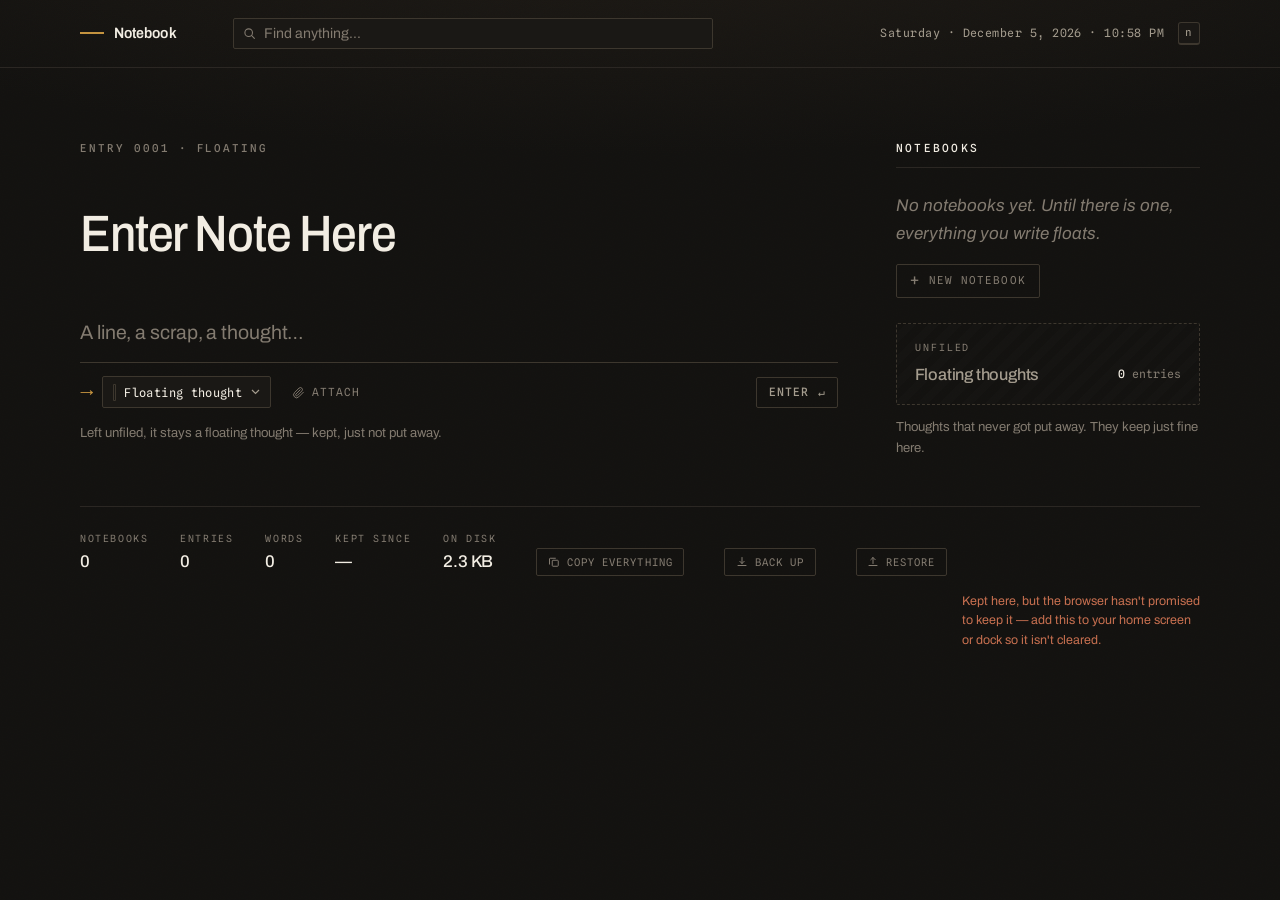
==== commit bb012316: "Ask to keep the data, shrink thumbnails, back up and restore Persistence: the app never asked the br" ====
--- a/index.html
+++ b/index.html
@@ -188,7 +188,23 @@
     </svg>
     <span class="copy__label">Copy everything</span>
   </button>
-  <p class="colophon__note">Kept in this browser, on this device. Nothing is uploaded.</p>
+  <button class="copy" type="button" id="backup">
+    <svg class="copy__mark" width="12" height="12" viewBox="0 0 24 24" fill="none"
+         stroke="currentColor" stroke-width="2" stroke-linecap="round" aria-hidden="true">
+      <path d="M12 3v12M7.5 10.5L12 15l4.5-4.5M4 19h16"></path>
+    </svg>
+    <span class="copy__label">Back up</span>
+  </button>
+  <button class="copy" type="button" id="restore">
+    <svg class="copy__mark" width="12" height="12" viewBox="0 0 24 24" fill="none"
+         stroke="currentColor" stroke-width="2" stroke-linecap="round" aria-hidden="true">
+      <path d="M12 15V3M7.5 7.5L12 3l4.5 4.5M4 19h16"></path>
+    </svg>
+    <span class="copy__label">Restore</span>
+  </button>
+  <input class="visually-hidden" type="file" id="restore-file" accept="application/json,.json">
+
+  <p class="colophon__note" id="colophon-note">Kept in this browser, on this device. Nothing is uploaded.</p>
 </footer>
 
 <div class="report" id="report" hidden>
--- a/styles.css
+++ b/styles.css
@@ -974,7 +974,13 @@
 }
 .counts__all:hover { color: var(--brass); border-color: var(--brass-dim); }
 
-.colophon__note { margin: 0 0 0 auto; font-size: 0.78rem; color: var(--ash-dim); }
+.colophon__note {
+  margin: 0 0 0 auto;
+  max-width: 34ch;
+  font-size: 0.78rem;
+  color: var(--ash-dim);
+}
+.colophon__note--warn { color: var(--warn); }
 
 /* --- copying out -------------------------------------------------------- */
 
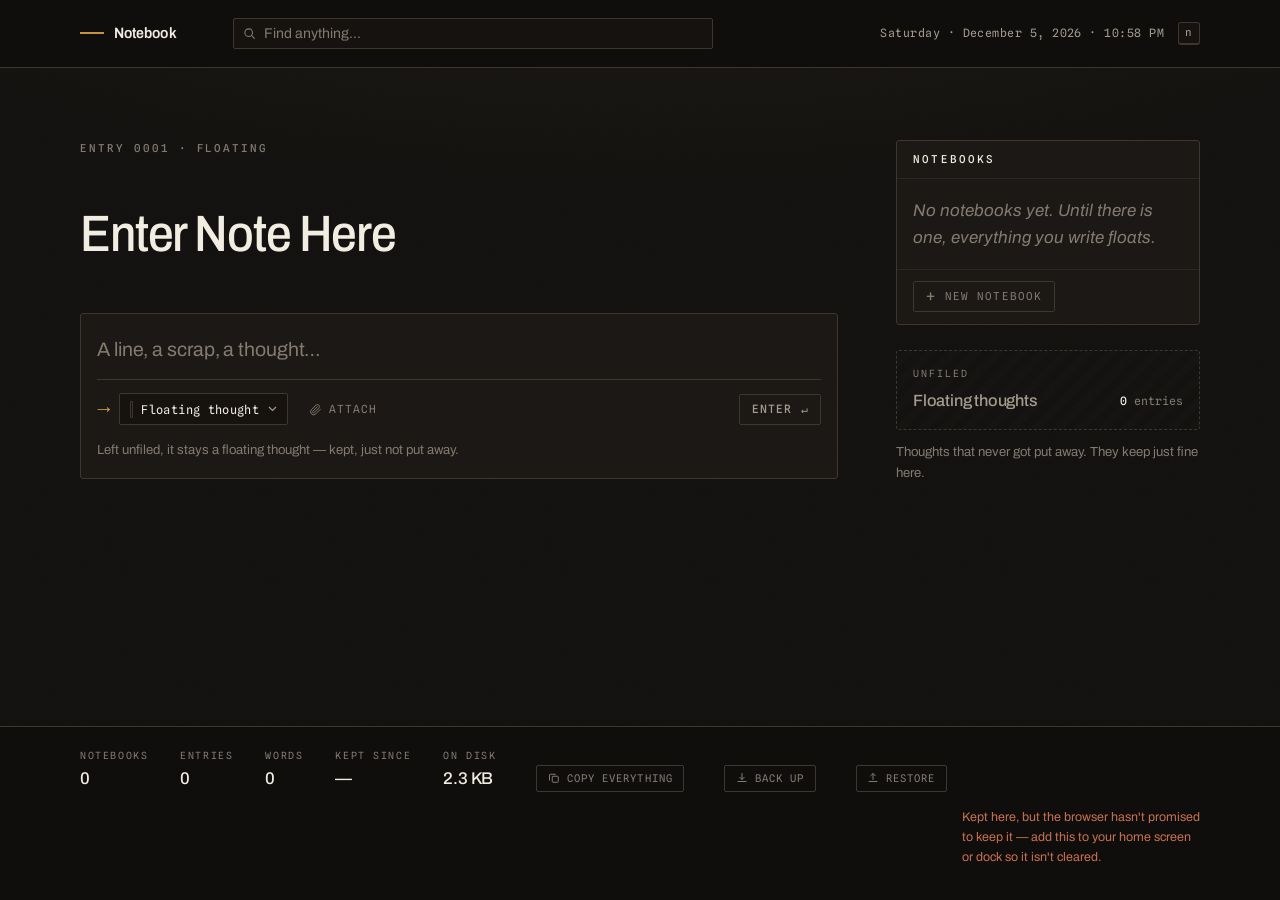
==== commit 14589ba3: "Containerize: three planes instead of one flat field Everything sat on the same ground, separated by" ====
--- a/index.html
+++ b/index.html
@@ -51,8 +51,8 @@
 
 <main class="page">
 
-  <section class="results" id="results" hidden aria-label="Search results">
-    <p class="eyebrow" id="results-head">&nbsp;</p>
+  <section class="results panel" id="results" hidden aria-label="Search results">
+    <p class="panel__label eyebrow" id="results-head">&nbsp;</p>
     <ol class="entries" id="results-list"></ol>
     <p class="empty" id="results-empty" hidden>Nothing matches that. It may not have been written down yet.</p>
   </section>
@@ -63,13 +63,13 @@
     <section class="open">
       <p class="eyebrow">Entry <span id="next-entry">0062</span> &middot; <span id="dest-echo">floating</span></p>
       <h1 class="thesis" id="thesis">Enter Note Here</h1>
-      <div class="composer-slot" id="slot-home"></div>
+      <div class="composer-slot panel panel--pad" id="slot-home"></div>
     </section>
 
     <aside class="side home-body recede" id="home-body">
-      <section class="books-wrap" aria-labelledby="books-h">
-        <div class="section-head">
-          <h2 class="section-head__title" id="books-h">Notebooks</h2>
+      <section class="books-wrap panel" aria-labelledby="books-h">
+        <div class="panel__label">
+          <h2 class="panel__title" id="books-h">Notebooks</h2>
         </div>
 
         <ol class="books" id="books"></ol>
@@ -79,10 +79,12 @@
                 aria-expanded="false" hidden></button>
         <ol class="books books--archived" id="archived-books" hidden></ol>
 
-        <button class="book-new" type="button" id="book-new">
-          <span class="book-new__plus" aria-hidden="true">+</span>
-          <span>New notebook</span>
-        </button>
+        <div class="panel__foot">
+          <button class="book-new" type="button" id="book-new">
+            <span class="book-new__plus" aria-hidden="true">+</span>
+            <span>New notebook</span>
+          </button>
+        </div>
       </section>
 
       <section class="floaters" aria-labelledby="float-h">
@@ -103,7 +105,7 @@
       <a class="crumb__back" href="#/"><span aria-hidden="true">&larr;</span> Notebooks</a>
     </div>
 
-    <header class="book-head">
+    <header class="book-head panel panel--pad">
       <span class="dye" id="book-dye" aria-hidden="true"></span>
       <p class="book-head__state stamp" id="book-state" hidden>Archived</p>
       <h1 class="book-head__name" id="book-name">&nbsp;</h1>
@@ -128,9 +130,15 @@
     </aside>
 
     <div class="main">
-      <div class="composer-slot" id="slot-book"></div>
-      <ol class="entries recede" id="book-entries"></ol>
-      <p class="empty recede" id="book-empty" hidden>Nothing here yet. The line above starts it.</p>
+      <div class="composer-slot panel panel--pad" id="slot-book"></div>
+
+      <section class="panel recede" aria-label="Entries">
+        <div class="panel__label">
+          <h2 class="panel__title">Entries</h2>
+        </div>
+        <ol class="entries" id="book-entries"></ol>
+        <p class="empty" id="book-empty" hidden>Nothing here yet. The line above starts it.</p>
+      </section>
     </div>
   </section>
 
@@ -141,7 +149,7 @@
       <a class="crumb__back" href="#/" id="entry-back"><span aria-hidden="true">&larr;</span> Back</a>
     </div>
 
-    <header class="entry-head">
+    <header class="entry-head panel panel--pad">
       <div class="head-row">
         <h1 class="entry-head__title" id="entry-title">&nbsp;</h1>
         <div class="head-acts">
@@ -167,11 +175,13 @@
     </aside>
 
     <div class="main">
-      <ol class="passages recede" id="entry-passages"></ol>
-
-      <div class="pickup">
-        <p class="pickup__date stamp" id="pickup-date">&nbsp;</p>
-        <div class="composer-slot" id="slot-entry"></div>
+      <section class="panel recede" aria-label="Sittings">
+        <ol class="passages" id="entry-passages"></ol>
+      </section>
+
+      <div class="pickup panel">
+        <p class="panel__label pickup__date stamp" id="pickup-date">&nbsp;</p>
+        <div class="composer-slot panel--pad" id="slot-entry"></div>
       </div>
     </div>
   </section>
@@ -179,6 +189,7 @@
 </main>
 
 <footer class="colophon recede" id="colophon">
+ <div class="colophon__inner">
   <dl class="counts" id="counts"></dl>
   <button class="copy" type="button" id="copy-all">
     <svg class="copy__mark" width="12" height="12" viewBox="0 0 24 24" fill="none"
@@ -205,6 +216,7 @@
   <input class="visually-hidden" type="file" id="restore-file" accept="application/json,.json">
 
   <p class="colophon__note" id="colophon-note">Kept in this browser, on this device. Nothing is uploaded.</p>
+ </div>
 </footer>
 
 <div class="report" id="report" hidden>
--- a/styles.css
+++ b/styles.css
@@ -11,10 +11,13 @@
 
 :root {
   /* Ground and structure */
+  --chrome:    #100e0d;  /* the frame: rail and colophon, below the ground */
   --soot:      #131210;  /* page ground — warm near-black, olive bias */
   --soot-deep: #0d0c0b;  /* compose ground */
-  --stone:     #1a1815;  /* raised surface */
-  --stone-hi:  #201d19;  /* surface, hover */
+  --panel:     #1b1815;  /* a working surface, above the ground */
+  --panel-hi:  #221e19;  /* a row of one, under the pointer */
+  --stone:     #15120f;  /* small controls, set into a panel */
+  --stone-hi:  #1a1713;
   --lead:      #2b2723;  /* rules, dividers */
   --lead-hi:   #3d372e;
 
@@ -59,6 +62,11 @@
 
 body {
   margin: 0;
+  /* so the colophon closes the page even when there's little in it */
+  min-height: 100vh;
+  min-height: 100dvh;
+  display: flex;
+  flex-direction: column;
   background-color: var(--soot);
   background-image: radial-gradient(120% 55% at 50% -12%, #1f1b16 0%, rgba(31,27,22,0) 62%);
   background-repeat: no-repeat;
@@ -127,23 +135,7 @@
   color: var(--ash-dim);
 }
 
-.section-head {
-  display: flex;
-  align-items: baseline;
-  gap: 0.9rem;
-  padding-bottom: 0.6rem;
-  border-bottom: 1px solid var(--lead);
-}
-.section-head__title {
-  margin: 0;
-  font-family: var(--mono);
-  font-size: 0.7rem;
-  font-weight: 500;
-  letter-spacing: 0.2em;
-  text-transform: uppercase;
-  color: var(--bone);
-}
-.section-head__note { margin-left: auto; }
+
 
 .dye {
   flex: 0 0 auto;
@@ -174,7 +166,8 @@
   position: relative;
   padding-block: 1.1rem;
   padding-inline: var(--gutter);
-  border-bottom: 1px solid var(--lead);
+  background: var(--chrome);
+  border-bottom: 1px solid var(--lead-hi);
 }
 .rail__inner {
   display: flex;
@@ -218,10 +211,12 @@
 
 .page {
   position: relative;
+  flex: 1 0 auto;
+  width: 100%;
   max-width: var(--measure);
   margin-inline: auto;
   padding-inline: var(--gutter);
-  padding-block: clamp(2.5rem, 7vw, 4.5rem) 3rem;
+  padding-block: clamp(2.5rem, 7vw, 4.5rem) 0;
   display: flex;
   flex-direction: column;
   gap: clamp(2.5rem, 5.5vw, 3.5rem);
@@ -525,6 +520,53 @@
   border-radius: 2px;
 }
 
+
+/* --- panels --------------------------------------------------------------
+
+   Three planes, so nothing has to be told apart by spacing alone:
+
+     chrome   the rail and the colophon, a step darker than the page
+     ground   the page itself
+     panel    a working surface, a step lighter, with its own edge
+
+   Inside a panel, rows are separated by hairlines and nothing else — the
+   panel's own edge is what says where the section stops. */
+
+.panel {
+  background: var(--panel);
+  border: 1px solid var(--lead-hi);
+  border-radius: 3px;
+}
+
+.panel__label {
+  display: flex;
+  align-items: baseline;
+  gap: 0.9rem;
+  margin: 0;
+  padding: 0.62rem 1rem;
+  border-bottom: 1px solid var(--lead);
+}
+.panel__title {
+  margin: 0;
+  font-family: var(--mono);
+  font-size: 0.68rem;
+  font-weight: 500;
+  letter-spacing: 0.2em;
+  text-transform: uppercase;
+  color: var(--bone);
+}
+
+.panel--pad { padding: 1rem; }
+.panel .empty { margin: 0; padding: 1.1rem 1rem; }
+
+.panel__foot {
+  display: flex;
+  align-items: center;
+  gap: 0.6rem;
+  padding: 0.7rem 1rem;
+  border-top: 1px solid var(--lead);
+}
+
 /* --- views -------------------------------------------------------------- */
 
 .view, .home-body {
@@ -647,7 +689,6 @@
 
 /* --- results ------------------------------------------------------------ */
 
-.results { display: flex; flex-direction: column; gap: 1.2rem; }
 .results .eyebrow { color: var(--ash); }
 
 mark {
@@ -660,14 +701,12 @@
 
 .entries { list-style: none; margin: 0; padding: 0; }
 
-.row { border-bottom: 1px solid var(--lead); }
-.row:first-child { border-top: 1px solid var(--lead); }
+.row + .row { border-top: 1px solid var(--lead); }
 
 .row__btn {
   display: block;
   width: 100%;
-  margin-left: -0.65rem;
-  padding: 0.9rem 0.5rem 1rem 0.65rem;
+  padding: 0.9rem 1rem 1rem;
   background: transparent;
   border: 0;
   border-left: 2px solid transparent;
@@ -677,7 +716,7 @@
   cursor: pointer;
   transition: background-color 140ms ease, border-color 140ms ease;
 }
-.row__btn:hover { background: var(--stone); border-left-color: var(--brass-dim); }
+.row__btn:hover { background: var(--panel-hi); border-left-color: var(--brass); }
 
 .row__head { display: flex; align-items: center; gap: 0.7rem; margin-bottom: 0.35rem; }
 .row__stamp { color: var(--ash-dim); }
@@ -709,10 +748,9 @@
   display: grid;
   grid-template-columns: 7rem 1fr;
   gap: 0 1.6rem;
-  padding: 1.4rem 0;
-  border-top: 1px solid var(--lead);
-}
-.passage:first-child { border-top: 0; padding-top: 0; }
+  padding: 1.3rem 1rem;
+}
+.passage + .passage { border-top: 1px solid var(--lead); }
 
 .passage__stamp { margin: 0; padding-top: 0.3rem; color: var(--ash-dim); }
 .passage__time { display: block; margin-top: 0.2rem; color: var(--ash); }
@@ -729,15 +767,7 @@
 
 /* --- picking it back up ------------------------------------------------- */
 
-.pickup {
-  display: flex;
-  flex-direction: column;
-  gap: 0.9rem;
-  padding-top: 1.3rem;
-  border-top: 1px solid var(--lead-hi);
-}
 .pickup__date {
-  margin: 0;
   letter-spacing: 0.16em;
   text-transform: uppercase;
   color: var(--brass);
@@ -756,15 +786,14 @@
 
 .books { list-style: none; margin: 0; padding: 0; }
 
-.book { border-bottom: 1px solid var(--lead); }
+.book + .book { border-top: 1px solid var(--lead); }
 
 .book__btn {
   display: flex;
   align-items: center;
   gap: 0.8rem;
   width: 100%;
-  padding: 0.78rem 0.5rem 0.78rem 0.65rem;
-  margin-left: -0.65rem;
+  padding: 0.72rem 1rem;
   background: transparent;
   border: 0;
   border-left: 2px solid transparent;
@@ -774,7 +803,7 @@
   cursor: pointer;
   transition: background-color 140ms ease, border-color 140ms ease;
 }
-.book__btn:hover { background: var(--stone); }
+.book__btn:hover { background: var(--panel-hi); border-left-color: var(--brass); }
 
 .book__name {
   display: flex;
@@ -810,12 +839,10 @@
 /* --- new notebook ------------------------------------------------------ */
 
 .book-new {
-  align-self: flex-start;
   display: flex;
   align-items: center;
   gap: 0.55rem;
-  margin-top: 1.1rem;
-  padding: 0.5rem 0.8rem;
+  padding: 0.45rem 0.75rem;
   font-family: var(--mono);
   font-size: 0.68rem;
   letter-spacing: 0.1em;
@@ -869,7 +896,7 @@
   align-items: center;
   gap: 0.35rem 1rem;
   width: 100%;
-  padding: 1rem 1.1rem;
+  padding: 0.95rem 1rem;
   text-align: left;
   color: inherit;
   font: inherit;
@@ -880,11 +907,11 @@
       rgba(255,255,255,0) 8px 16px
     );
   border: 1px dashed var(--lead-hi);
-  border-radius: 2px;
+  border-radius: 3px;
   cursor: pointer;
   transition: border-color 160ms ease, background-color 160ms ease;
 }
-.floaters__btn:hover { border-color: var(--ash-dim); }
+.floaters__btn:hover { border-color: var(--ash-dim); background-color: var(--panel); }
 
 .floaters__label {
   grid-column: 1 / -1;
@@ -920,21 +947,21 @@
 
 .colophon {
   position: relative;
-  max-width: var(--measure);
-  margin-inline: auto;
+  flex: 0 0 auto;
+  margin-top: clamp(2rem, 5vw, 3.5rem);
   padding-inline: var(--gutter);
-  padding-block: 0 3rem;
+  padding-block: 1.3rem 2rem;
+  background: var(--chrome);
+  border-top: 1px solid var(--lead-hi);
+}
+.colophon__inner {
   display: flex;
   flex-wrap: wrap;
   align-items: flex-end;
   gap: 1rem 2.5rem;
-}
-.colophon::before {
-  content: "";
-  flex: 0 0 100%;
-  height: 1px;
-  background: var(--lead);
-  margin-bottom: 0.5rem;
+  width: 100%;
+  max-width: calc(var(--measure) - 2 * var(--gutter));
+  margin-inline: auto;
 }
 
 .counts { margin: 0; display: flex; flex-wrap: wrap; align-items: flex-end; gap: 1.1rem 2rem; }
@@ -1025,9 +1052,11 @@
 
 /* archived notebooks, folded away under a line */
 .archived__toggle {
-  align-self: flex-start;
-  margin-top: 0.9rem;
-  padding: 0.3rem 0;
+  display: block;
+  width: 100%;
+  text-align: left;
+  border-top: 1px solid var(--lead);
+  padding: 0.6rem 1rem;
   letter-spacing: 0.14em;
   text-transform: uppercase;
   color: var(--ash-dim);
@@ -1042,7 +1071,7 @@
 
 .books--archived .book__name { color: var(--ash); }
 .books--archived .dye { opacity: 0.5; }
-.colophon .copy { align-self: flex-end; }
+.colophon__inner .copy { align-self: flex-end; }
 
 .head-row { display: flex; align-items: center; gap: 1rem; }
 .head-row .entry-head__title { flex: 1 1 auto; min-width: 0; }
@@ -1113,7 +1142,8 @@
 
 @media (min-width: 68em) {
   .rail__inner { max-width: calc(var(--span) - 2 * var(--gutter)); }
-  .page, .colophon { max-width: var(--span); }
+  .page { max-width: var(--span); }
+  .colophon__inner { max-width: calc(var(--span) - 2 * var(--gutter)); }
 
   .view {
     display: grid;
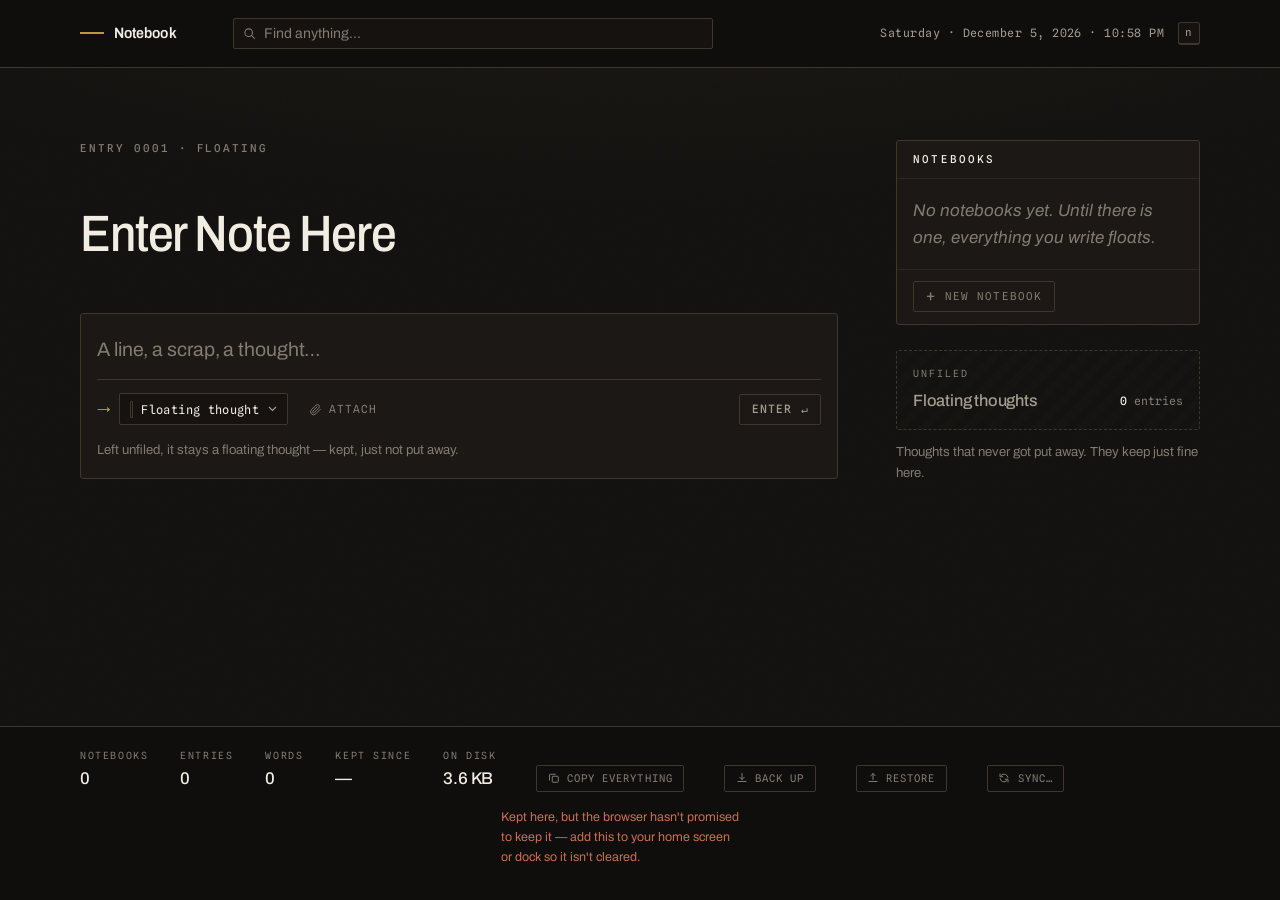
==== commit ec71f105: "Carry entries between devices through a shared file Local-only meant the phone and the laptop always" ====
--- a/index.html
+++ b/index.html
@@ -161,6 +161,20 @@
             </svg>
             <span class="copy__label">Copy entry</span>
           </button>
+          <div class="move">
+            <button class="copy" type="button" id="move-btn"
+                    aria-haspopup="listbox" aria-expanded="false">
+              <svg class="copy__mark" width="12" height="12" viewBox="0 0 24 24" fill="none"
+                   stroke="currentColor" stroke-width="2" stroke-linecap="round" aria-hidden="true">
+                <path d="M3 6.5h6l2 2.5h10v10.5a1 1 0 01-1 1H4a1 1 0 01-1-1z"></path>
+                <path d="M12 17v-6M9 13.5L12 10.5l3 3"></path>
+              </svg>
+              <span class="copy__label">File in&hellip;</span>
+            </button>
+            <ul class="dest__menu move__menu" id="move-menu" role="listbox"
+                aria-label="File this entry in" hidden></ul>
+          </div>
+
           <button class="copy copy--danger" type="button" id="delete-entry">
             <svg class="copy__mark" width="12" height="12" viewBox="0 0 24 24" fill="none"
                  stroke="currentColor" stroke-width="2" stroke-linecap="round" aria-hidden="true">
@@ -214,8 +228,18 @@
     <span class="copy__label">Restore</span>
   </button>
   <input class="visually-hidden" type="file" id="restore-file" accept="application/json,.json">
+  <button class="copy" type="button" id="sync">
+    <svg class="copy__mark" width="12" height="12" viewBox="0 0 24 24" fill="none"
+         stroke="currentColor" stroke-width="2" stroke-linecap="round" stroke-linejoin="round"
+         aria-hidden="true">
+      <path d="M20 11A8.1 8.1 0 006.5 6.5M4 13a8.1 8.1 0 0013.5 4.5M4 4v5.5h5.5M20 20v-5.5h-5.5"></path>
+    </svg>
+    <span class="copy__label">Sync…</span>
+  </button>
+  <input class="visually-hidden" type="file" id="sync-file" accept="application/json,.json">
 
   <p class="colophon__note" id="colophon-note">Kept in this browser, on this device. Nothing is uploaded.</p>
+  <p class="colophon__note" id="sync-note"></p>
  </div>
 </footer>
 
@@ -278,6 +302,18 @@
   /* the installed app: cached shell, so it opens without a connection */
   if ("serviceWorker" in navigator && window.top === window.self &&
       window.isSecureContext) {
+    var had = !!navigator.serviceWorker.controller;
+    var reloading = false;
+
+    /* when a new worker takes over, the page is still running the old code —
+       reload once to land on the new one, unless something is half-written */
+    navigator.serviceWorker.addEventListener("controllerchange", function () {
+      var draft = document.getElementById("entry");
+      if (!had || reloading || (draft && draft.value.trim())) { return; }
+      reloading = true;
+      window.location.reload();
+    });
+
     window.addEventListener("load", function () {
       navigator.serviceWorker.register("sw.js").catch(function () {});
     });
--- a/styles.css
+++ b/styles.css
@@ -269,6 +269,28 @@
   line-height: 1.32;
   letter-spacing: -0.022em;
   min-height: 4.4em;
+}
+
+/* past a couple of lines it's prose, so it gets set for reading rather than
+   for the headline slot */
+body[data-mode="compose"][data-long="yes"] .slate__area {
+  font-size: 1.1rem;
+  font-stretch: 100%;
+  line-height: 1.72;
+  letter-spacing: normal;
+  max-width: 64ch;
+  min-height: 9em;
+}
+
+/* a long entry pushes these below the fold, so they ride the bottom instead */
+body[data-mode="compose"] .slate__foot {
+  position: sticky;
+  bottom: 0;
+  z-index: 2;
+  margin: 0.85rem -1rem -1rem;
+  padding: 0.8rem 1rem;
+  background: var(--panel);
+  border-top: 1px solid var(--lead);
 }
 
 .slate__rule {
@@ -372,8 +394,11 @@
 .dest__opt[aria-selected="true"]::after {
   content: "•";
   margin-left: auto;
+  padding-left: 0.6rem;
   color: var(--brass);
 }
+.dest__opt[aria-selected="true"] .dest__tag { margin-left: auto; }
+.dest__opt[aria-selected="true"] .dest__tag ~ ::after { margin-left: 0; }
 .dest__opt--none { color: var(--ash); font-style: italic; }
 .dest__sep { height: 1px; margin: 0.3rem 0.2rem; background: var(--lead); }
 
@@ -420,8 +445,8 @@
 
 .clip__thumb {
   flex: 0 0 auto;
-  width: 38px;
-  height: 28px;
+  width: 44px;
+  height: 26px;
   object-fit: cover;
   border-radius: 2px;
   border: 1px solid var(--lead-hi);
@@ -521,6 +546,18 @@
 }
 
 
+/* a pasted URL or a long unbroken run has to fold rather than escape */
+.passage__text,
+.row__title,
+.row__snip,
+.book-head__name,
+.entry-head__title,
+.thesis,
+.slate__area,
+.clip__name,
+.clip__meta,
+.empty { overflow-wrap: break-word; }
+
 /* --- panels --------------------------------------------------------------
 
    Three planes, so nothing has to be told apart by spacing alone:
@@ -599,11 +636,11 @@
 .book-head, .entry-head { display: flex; flex-direction: column; gap: 0.5rem; }
 
 .book-head {
-  flex-direction: row;
-  align-items: center;
-  gap: 0.85rem;
-}
-.book-head .dye { height: 1.7rem; width: 4px; }
+  flex-direction: column;
+  align-items: flex-start;
+  gap: 0.8rem;
+}
+.book-head .dye { width: 100%; height: 3px; }
 .book-head__name {
   margin: 0;
   font-size: clamp(1.8rem, 1.2rem + 2.3vw, 2.5rem);
@@ -703,6 +740,14 @@
 
 .row + .row { border-top: 1px solid var(--lead); }
 
+/* the one just written, so it's findable at the foot of the list */
+.row--fresh { animation: row-settle 2.4s ease-out both; }
+@keyframes row-settle {
+  0%   { background: rgba(196,147,63,0.16); }
+  100% { background: rgba(196,147,63,0); }
+}
+@media (prefers-reduced-motion: reduce) { .row--fresh { animation: none; } }
+
 .row__btn {
   display: block;
   width: 100%;
@@ -762,6 +807,18 @@
   color: var(--bone);
 }
 
+/* a URL written into a line — followable, and it breaks rather than pushing
+   the column open, since some of them are very long */
+.passage__link {
+  color: var(--bone);
+  text-decoration: underline;
+  text-decoration-color: var(--brass-dim);
+  text-decoration-thickness: 1px;
+  text-underline-offset: 3px;
+  overflow-wrap: anywhere;
+}
+.passage__link:hover { text-decoration-color: var(--brass); }
+
 .clips--still { margin-top: 0; }
 .clip--still { background: transparent; border-left-color: var(--lead-hi); }
 
@@ -779,6 +836,26 @@
   text-decoration: underline;
   text-underline-offset: 3px;
 }
+
+/* moving an entry: the same list, anchored to its own button */
+.move { position: relative; display: inline-flex; flex: 0 0 auto; }
+
+/* the button sits right-aligned until the aside gets its own column, so the
+   menu hangs from whichever edge keeps it on screen */
+.move__menu { left: auto; right: 0; min-width: min(12.5rem, 72vw); }
+@media (min-width: 68em) {
+  .move__menu { left: 0; right: auto; }
+}
+
+.dest__tag {
+  margin-left: auto;
+  padding-left: 0.6rem;
+  font-size: 0.6rem;
+  letter-spacing: 0.12em;
+  text-transform: uppercase;
+  color: var(--ash-dim);
+}
+.dest__opt[aria-selected="true"] .dest__tag { color: var(--brass-dim); }
 
 /* --- the notebook index ------------------------------------------------ */
 
@@ -1009,6 +1086,17 @@
 }
 .colophon__note--warn { color: var(--warn); }
 
+.note-link {
+  font: inherit;
+  color: var(--brass-hi);
+  text-decoration: underline;
+  text-underline-offset: 3px;
+  background: none;
+  border: 0;
+  padding: 0;
+  cursor: pointer;
+}
+
 /* --- copying out -------------------------------------------------------- */
 
 .copy {
@@ -1032,8 +1120,15 @@
 .copy--done { color: var(--brass); border-color: var(--brass); }
 .copy__mark { flex: 0 0 auto; }
 
-.head-acts { display: flex; align-items: center; gap: 0.45rem; }
-.book-head .head-acts { margin-left: auto; }
+.head-acts {
+  display: flex;
+  flex-wrap: wrap;
+  align-items: center;
+  gap: 0.45rem;
+  min-width: 0;
+}
+/* a shrinking wrapper is what let these overlap each other */
+.head-acts > * { flex: 0 0 auto; }
 
 .copy--danger:hover { color: var(--warn); border-color: var(--warn); }
 .copy--armed,
@@ -1073,8 +1168,13 @@
 .books--archived .dye { opacity: 0.5; }
 .colophon__inner .copy { align-self: flex-end; }
 
-.head-row { display: flex; align-items: center; gap: 1rem; }
-.head-row .entry-head__title { flex: 1 1 auto; min-width: 0; }
+.head-row {
+  display: flex;
+  flex-direction: column;
+  align-items: flex-start;
+  gap: 0.8rem;
+}
+.head-row .entry-head__title { min-width: 0; }
 
 /* the text itself, for when the clipboard is out of reach */
 .report {
@@ -1172,15 +1272,7 @@
   }
 
   /* the aside is a column now, so its head stacks rather than spreading */
-  .book-head { flex-direction: column; align-items: flex-start; gap: 0.85rem; }
-  .book-head .dye { width: 100%; height: 3px; }
-  .book-head .head-acts,
-  .head-acts {
-    margin-left: 0;
-    flex-direction: column;
-    align-items: flex-start;
-    gap: 0.5rem;
-  }
+  .head-acts { flex-direction: column; align-items: flex-start; gap: 0.5rem; }
   .entry-head { align-items: flex-start; gap: 0.75rem; }
   .head-row { display: contents; }
   .entry-head__title { order: 1; }
@@ -1209,9 +1301,9 @@
   .row__no { margin-left: 0; }
   .row__head { flex-wrap: wrap; gap: 0.4rem 0.6rem; }
   .passage__time { display: inline; margin: 0 0 0 0.5rem; }
-  .head-row { flex-wrap: wrap; gap: 0.7rem; }
+
   #dateline { white-space: nowrap; overflow: hidden; text-overflow: ellipsis; }
-  .dest__menu { left: 0; min-width: min(15rem, 78vw); }
+  .dest > .dest__menu { left: 0; min-width: min(15rem, 78vw); }
   .colophon__note { margin-left: 0; }
 }
 
@@ -1221,7 +1313,7 @@
   .slate__attach { order: 2; margin-left: auto; }
   .slate__count { order: 3; margin-left: 0; }
   .slate__enter { order: 4; margin-left: auto; }
-  .clip__thumb { width: 32px; height: 24px; }
+  .clip__thumb { width: 38px; height: 22px; }
 }
 
 @media (prefers-reduced-motion: reduce) {
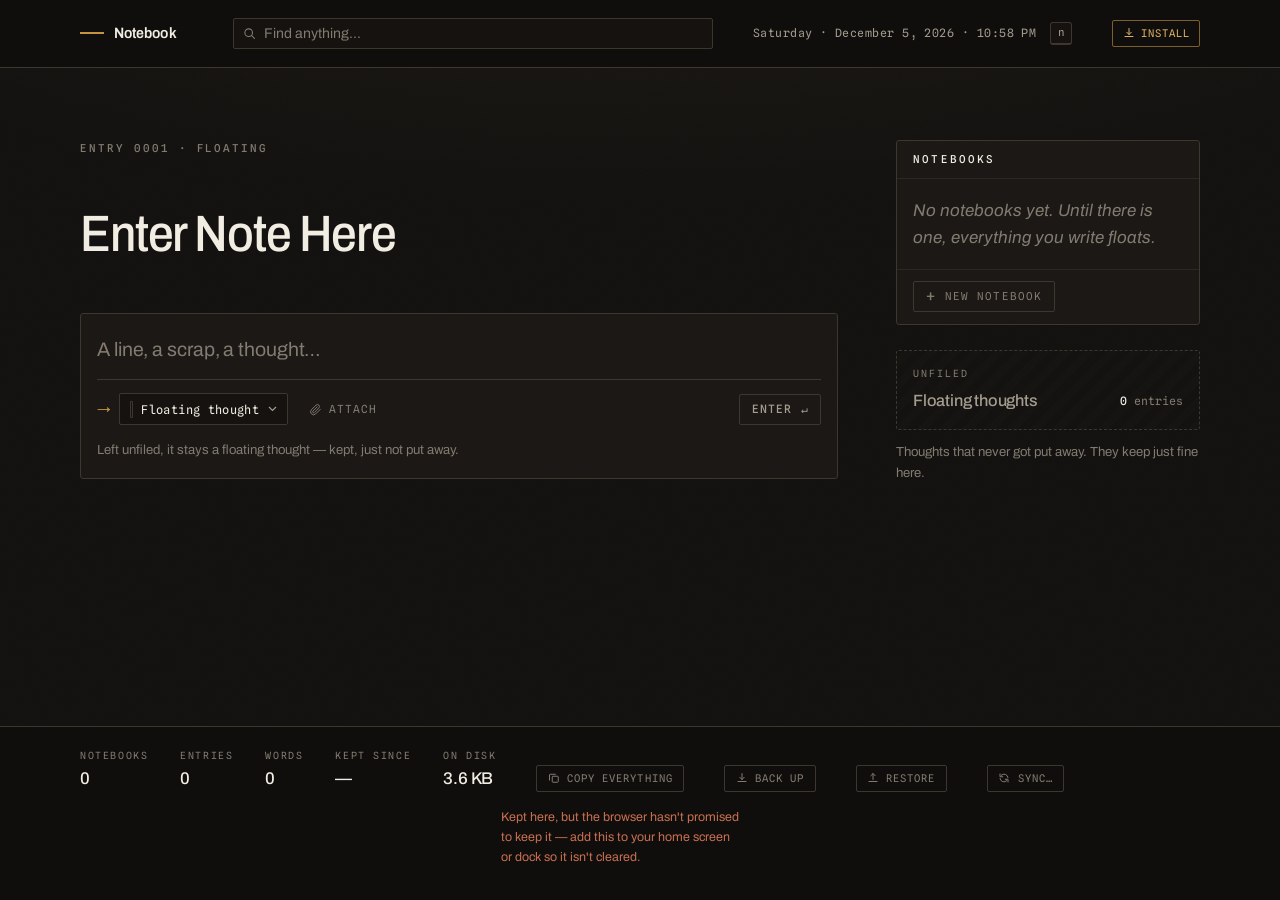
==== commit 738b85d9: "Put Install where a visitor can actually find it The install path already existed -- a browser menu," ====
--- a/index.html
+++ b/index.html
@@ -46,6 +46,15 @@
     <span class="stamp" id="dateline">&nbsp;</span>
     <kbd class="key" title="Press n to start an entry">n</kbd>
   </div>
+
+  <button class="install" type="button" id="install-btn" hidden>
+    <svg class="install__mark" width="12" height="12" viewBox="0 0 24 24" fill="none"
+         stroke="currentColor" stroke-width="2" stroke-linecap="round" stroke-linejoin="round"
+         aria-hidden="true">
+      <path d="M12 3v12M7.5 10.5L12 15l4.5-4.5M4 19h16"></path>
+    </svg>
+    <span>Install</span>
+  </button>
  </div>
 </header>
 
@@ -251,6 +260,16 @@
   </div>
 </div>
 
+<div class="install-help" id="install-help" hidden role="dialog" aria-label="Install Notebook" aria-modal="true">
+  <div class="install-help__frame">
+    <p class="install-help__head stamp">Install Notebook</p>
+    <ol class="install-help__steps" id="install-steps"></ol>
+    <p class="install-help__why">It opens full-screen, works with no connection, and installing is what
+      asks the browser not to clear your notes under disk pressure.</p>
+    <button class="install-help__close" type="button" id="install-close">Close</button>
+  </div>
+</div>
+
 <!-- one composer, moved to whichever view is asking -->
 <div class="composer" id="composer">
   <form class="slate" id="entry-form" autocomplete="off">
--- a/styles.css
+++ b/styles.css
@@ -194,6 +194,29 @@
 .mark:hover .mark__rule { background: var(--brass-hi); }
 
 .rail__meta { margin-left: auto; display: flex; align-items: center; gap: 0.85rem; min-width: 0; }
+
+/* stays visible when .rail__meta hides on a narrow screen, by taking over
+   its own margin-left: auto once that sibling leaves the flex row */
+.install {
+  flex: 0 0 auto;
+  margin-left: auto;
+  display: inline-flex;
+  align-items: center;
+  gap: 0.4rem;
+  font-family: var(--mono);
+  font-size: 0.66rem;
+  letter-spacing: 0.08em;
+  text-transform: uppercase;
+  color: var(--brass-hi);
+  background: transparent;
+  border: 1px solid var(--brass-dim);
+  border-radius: 2px;
+  padding: 0.4rem 0.6rem;
+  cursor: pointer;
+  transition: color 140ms ease, border-color 140ms ease, background-color 140ms ease;
+}
+.install:hover { color: var(--soot); background: var(--brass-hi); border-color: var(--brass-hi); }
+.install[hidden] { display: none; }
 
 .key {
   font-family: var(--mono);
@@ -1233,6 +1256,63 @@
 }
 .report__close:hover { color: var(--brass); border-color: var(--brass-dim); }
 
+.install-help {
+  position: fixed;
+  inset: 0;
+  z-index: 80;
+  display: grid;
+  place-items: center;
+  padding: clamp(1rem, 4vw, 2.5rem);
+  background: rgba(10, 9, 8, 0.84);
+}
+.install-help__frame {
+  display: flex;
+  flex-direction: column;
+  gap: 0.9rem;
+  width: min(28rem, 100%);
+  padding: 1.3rem;
+  background: var(--soot-deep);
+  border: 1px solid var(--lead-hi);
+  border-radius: 3px;
+  box-shadow: 0 24px 60px rgba(0, 0, 0, 0.6);
+}
+.install-help__head {
+  margin: 0;
+  letter-spacing: 0.12em;
+  text-transform: uppercase;
+  color: var(--brass);
+}
+.install-help__steps {
+  margin: 0;
+  padding-left: 1.3rem;
+  display: flex;
+  flex-direction: column;
+  gap: 0.5rem;
+  color: var(--bone);
+  font-size: 0.86rem;
+  line-height: 1.5;
+}
+.install-help__steps li::marker { color: var(--brass); }
+.install-help__why {
+  margin: 0;
+  font-size: 0.78rem;
+  color: var(--ash-dim);
+}
+.install-help__close {
+  align-self: flex-end;
+  font-family: var(--mono);
+  font-size: 0.66rem;
+  letter-spacing: 0.1em;
+  text-transform: uppercase;
+  color: var(--ash);
+  background: transparent;
+  border: 1px solid var(--lead-hi);
+  border-radius: 2px;
+  padding: 0.42rem 0.7rem;
+  cursor: pointer;
+}
+.install-help__close:hover { color: var(--brass); border-color: var(--brass-dim); }
+
 
 /* --- desktop: two columns ------------------------------------------------
 
@@ -1294,8 +1374,8 @@
 
 @media (max-width: 34em) {
   .key { display: none; }
-  .rail { flex-wrap: wrap; row-gap: 0.75rem; }
-  .rail__find { flex-basis: 100%; max-width: none; margin-left: 0; }
+  .rail__inner { flex-wrap: wrap; row-gap: 0.75rem; }
+  .rail__find { flex-basis: 100%; max-width: none; margin-left: 0; order: 1; }
   .passage { grid-template-columns: 1fr; gap: 0.5rem; }
   .passage__stamp { padding-top: 0; }
   .row__no { margin-left: 0; }
